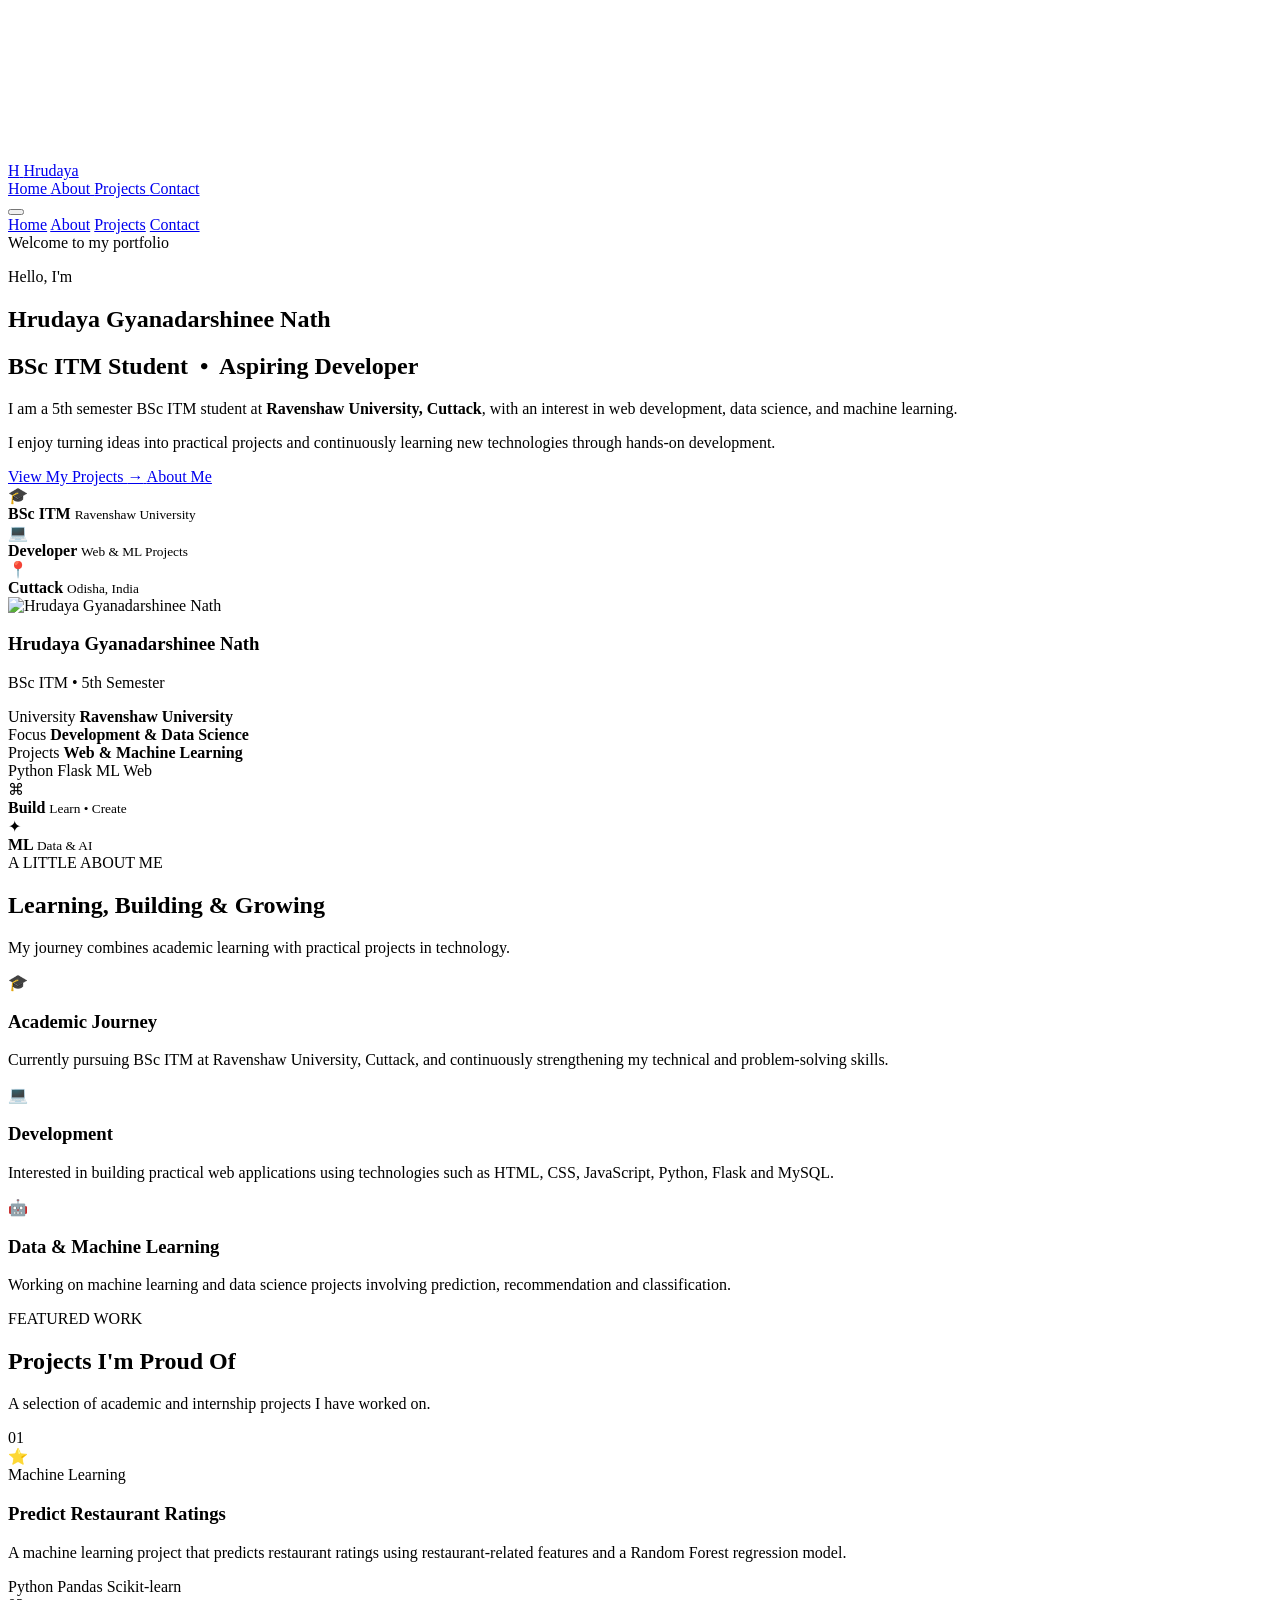
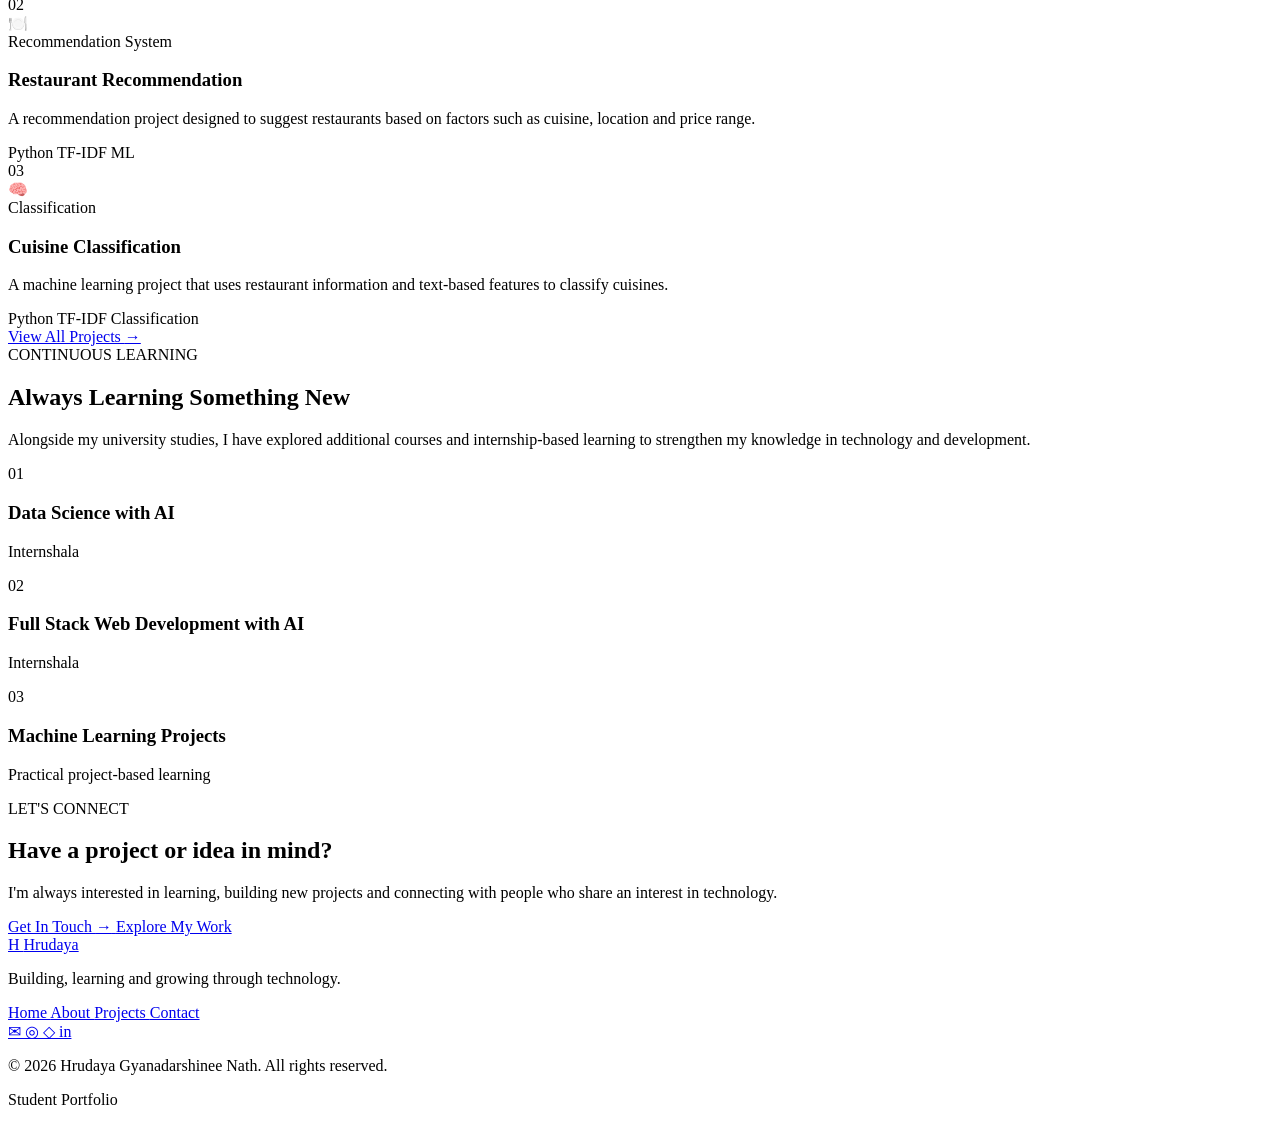
==== index.html @ 7be49305 "Add files via upload" ====
<!DOCTYPE html>
<html lang="en">

<head>
    <meta charset="UTF-8">

    <meta name="viewport" content="width=device-width, initial-scale=1.0">

    <meta name="description"
        content="Portfolio of Hrudaya Gyanadarshinee Nath — BSc ITM student at Ravenshaw University, showcasing web development, data science, and machine learning projects.">

    <meta name="author" content="Hrudaya Gyanadarshinee Nath">

    <title>Hrudaya Gyanadarshinee Nath | Portfolio</title>

    <!-- Google Font -->
    <link rel="preconnect" href="https://fonts.googleapis.com">
    <link rel="preconnect" href="https://fonts.gstatic.com" crossorigin>

    <link
        href="https://fonts.googleapis.com/css2?family=Inter:wght@400;500;600;700;800&family=Playfair+Display:wght@600;700&display=swap"
        rel="stylesheet">

    <!-- Main CSS -->
    <link rel="stylesheet" href="css/style.css">
</head>

<body>

    <!-- =========================================
         INTERACTIVE BACKGROUND
    ========================================== -->

    <canvas id="bg-canvas"></canvas>


    <!-- =========================================
         NAVIGATION BAR
    ========================================== -->

    <header class="navbar">

        <div class="nav-container">

            <!-- Logo -->
            <a href="index.html" class="logo">
                <span class="logo-mark">H</span>
                <span class="logo-text">Hrudaya</span>
            </a>


            <!-- Desktop Navigation -->
            <nav class="nav-links">

                <a href="index.html" class="active">
                    Home
                </a>

                <a href="about.html">
                    About
                </a>

                <a href="projects.html">
                    Projects
                </a>

                <a href="about.html#contact">
                    Contact
                </a>

            </nav>


            <!-- Mobile Menu Button -->
            <button class="menu-toggle" id="menuToggle" aria-label="Open navigation menu">

                <span></span>
                <span></span>
                <span></span>

            </button>

        </div>

    </header>


    <!-- =========================================
         MOBILE NAVIGATION
    ========================================== -->

    <div class="mobile-menu" id="mobileMenu">

        <a href="index.html">Home</a>

        <a href="about.html">About</a>

        <a href="projects.html">Projects</a>

        <a href="about.html#contact">Contact</a>

    </div>


    <!-- =========================================
         HERO SECTION
    ========================================== -->

    <main>

        <section class="hero">

            <div class="hero-container">


                <!-- LEFT CONTENT -->
                <div class="hero-content">

                    <div class="welcome-badge">

                        <span class="status-dot"></span>

                        Welcome to my portfolio

                    </div>


                    <p class="hero-intro">
                        Hello, I'm
                    </p>


                    <h1>

                        Hrudaya
                        <span>Gyanadarshinee</span>
                        Nath

                    </h1>


                    <h2>
                        BSc ITM Student &nbsp;•&nbsp;
                        Aspiring Developer
                    </h2>


                    <p class="hero-description">

                        I am a 5th semester BSc ITM student at
                        <strong>Ravenshaw University, Cuttack</strong>,
                        with an interest in web development,
                        data science, and machine learning.

                    </p>


                    <p class="hero-description">

                        I enjoy turning ideas into practical
                        projects and continuously learning new
                        technologies through hands-on development.

                    </p>


                    <!-- HERO BUTTONS -->
                    <div class="hero-buttons">

                        <a href="projects.html" class="btn btn-primary">

                            View My Projects

                            <span>→</span>

                        </a>


                        <a href="about.html" class="btn btn-secondary">

                            About Me

                        </a>

                    </div>


                    <!-- QUICK INFORMATION -->
                    <div class="quick-info">

                        <div class="quick-item">

                            <span class="quick-icon">
                                🎓
                            </span>

                            <div>
                                <strong>
                                    BSc ITM
                                </strong>

                                <small>
                                    Ravenshaw University
                                </small>
                            </div>

                        </div>


                        <div class="quick-item">

                            <span class="quick-icon">
                                💻
                            </span>

                            <div>
                                <strong>
                                    Developer
                                </strong>

                                <small>
                                    Web & ML Projects
                                </small>
                            </div>

                        </div>


                        <div class="quick-item">

                            <span class="quick-icon">
                                📍
                            </span>

                            <div>
                                <strong>
                                    Cuttack
                                </strong>

                                <small>
                                    Odisha, India
                                </small>
                            </div>

                        </div>

                    </div>

                </div>


                <!-- RIGHT PROFILE CARD -->
                <div class="hero-visual">

                    <div class="profile-orbit orbit-one"></div>

                    <div class="profile-orbit orbit-two"></div>


                    <div class="profile-card">

                        <div class="profile-card-top">

                            <span class="card-dot"></span>
                            <span class="card-dot"></span>
                            <span class="card-dot"></span>

                        </div>


                        <div class="profile-avatar">
                            <img src="images/profile.jpeg" alt="Hrudaya Gyanadarshinee Nath">
                        </div>


                        <h3>
                            Hrudaya Gyanadarshinee Nath
                        </h3>


                        <p class="profile-role">
                            BSc ITM • 5th Semester
                        </p>


                        <div class="profile-divider"></div>


                        <div class="profile-details">

                            <div>
                                <span>University</span>
                                <strong>
                                    Ravenshaw University
                                </strong>
                            </div>


                            <div>
                                <span>Focus</span>
                                <strong>
                                    Development & Data Science
                                </strong>
                            </div>


                            <div>
                                <span>Projects</span>
                                <strong>
                                    Web & Machine Learning
                                </strong>
                            </div>

                        </div>


                        <div class="profile-tags">

                            <span>Python</span>
                            <span>Flask</span>
                            <span>ML</span>
                            <span>Web</span>

                        </div>

                    </div>


                    <!-- Floating Decoration -->
                    <div class="floating-card floating-card-one">

                        <span>⌘</span>

                        <div>
                            <strong>
                                Build
                            </strong>

                            <small>
                                Learn • Create
                            </small>
                        </div>

                    </div>


                    <div class="floating-card floating-card-two">

                        <span>✦</span>

                        <div>
                            <strong>
                                ML
                            </strong>

                            <small>
                                Data & AI
                            </small>
                        </div>

                    </div>

                </div>

            </div>

        </section>


        <!-- =========================================
             INTRODUCTION SECTION
        ========================================== -->

        <section class="intro-section">

            <div class="section-container">

                <div class="section-heading">

                    <span class="section-label">
                        A LITTLE ABOUT ME
                    </span>

                    <h2>
                        Learning, Building & Growing
                    </h2>

                    <p>
                        My journey combines academic learning
                        with practical projects in technology.
                    </p>

                </div>


                <div class="intro-grid">

                    <div class="intro-card">

                        <div class="intro-icon">
                            🎓
                        </div>

                        <h3>
                            Academic Journey
                        </h3>

                        <p>
                            Currently pursuing BSc ITM at
                            Ravenshaw University, Cuttack,
                            and continuously strengthening my
                            technical and problem-solving skills.
                        </p>

                    </div>


                    <div class="intro-card">

                        <div class="intro-icon">
                            💻
                        </div>

                        <h3>
                            Development
                        </h3>

                        <p>
                            Interested in building practical
                            web applications using technologies
                            such as HTML, CSS, JavaScript,
                            Python, Flask and MySQL.
                        </p>

                    </div>


                    <div class="intro-card">

                        <div class="intro-icon">
                            🤖
                        </div>

                        <h3>
                            Data & Machine Learning
                        </h3>

                        <p>
                            Working on machine learning and
                            data science projects involving
                            prediction, recommendation and
                            classification.
                        </p>

                    </div>

                </div>

            </div>

        </section>


        <!-- =========================================
             FEATURED PROJECTS
        ========================================== -->

        <section class="featured-section">

            <div class="section-container">

                <div class="section-heading">

                    <span class="section-label">
                        FEATURED WORK
                    </span>

                    <h2>
                        Projects I'm Proud Of
                    </h2>

                    <p>
                        A selection of academic and internship
                        projects I have worked on.
                    </p>

                </div>


                <div class="project-preview-grid">


                    <!-- PROJECT 1 -->
                    <article class="project-preview">

                        <div class="project-number">
                            01
                        </div>

                        <div class="project-icon">
                            ⭐
                        </div>

                        <span class="project-category">
                            Machine Learning
                        </span>

                        <h3>
                            Predict Restaurant Ratings
                        </h3>

                        <p>
                            A machine learning project that
                            predicts restaurant ratings using
                            restaurant-related features and
                            a Random Forest regression model.
                        </p>

                        <div class="project-tech">

                            <span>Python</span>
                            <span>Pandas</span>
                            <span>Scikit-learn</span>

                        </div>

                    </article>


                    <!-- PROJECT 2 -->
                    <article class="project-preview">

                        <div class="project-number">
                            02
                        </div>

                        <div class="project-icon">
                            🍽️
                        </div>

                        <span class="project-category">
                            Recommendation System
                        </span>

                        <h3>
                            Restaurant Recommendation
                        </h3>

                        <p>
                            A recommendation project designed
                            to suggest restaurants based on
                            factors such as cuisine, location
                            and price range.
                        </p>

                        <div class="project-tech">

                            <span>Python</span>
                            <span>TF-IDF</span>
                            <span>ML</span>

                        </div>

                    </article>


                    <!-- PROJECT 3 -->
                    <article class="project-preview">

                        <div class="project-number">
                            03
                        </div>

                        <div class="project-icon">
                            🧠
                        </div>

                        <span class="project-category">
                            Classification
                        </span>

                        <h3>
                            Cuisine Classification
                        </h3>

                        <p>
                            A machine learning project that
                            uses restaurant information and
                            text-based features to classify
                            cuisines.
                        </p>

                        <div class="project-tech">

                            <span>Python</span>
                            <span>TF-IDF</span>
                            <span>Classification</span>

                        </div>

                    </article>


                </div>


                <div class="view-all-wrapper">

                    <a href="projects.html" class="text-link">

                        View All Projects

                        <span>→</span>

                    </a>

                </div>

            </div>

        </section>


        <!-- =========================================
             LEARNING & EXPERIENCE
        ========================================== -->

        <section class="learning-section">

            <div class="section-container">

                <div class="learning-content">

                    <div>

                        <span class="section-label">
                            CONTINUOUS LEARNING
                        </span>

                        <h2>
                            Always Learning Something New
                        </h2>

                        <p>
                            Alongside my university studies,
                            I have explored additional courses
                            and internship-based learning to
                            strengthen my knowledge in
                            technology and development.
                        </p>

                    </div>


                    <div class="learning-list">

                        <div class="learning-item">

                            <span>01</span>

                            <div>

                                <h3>
                                    Data Science with AI
                                </h3>

                                <p>
                                    Internshala
                                </p>

                            </div>

                        </div>


                        <div class="learning-item">

                            <span>02</span>

                            <div>

                                <h3>
                                    Full Stack Web Development
                                    with AI
                                </h3>

                                <p>
                                    Internshala
                                </p>

                            </div>

                        </div>


                        <div class="learning-item">

                            <span>03</span>

                            <div>

                                <h3>
                                    Machine Learning Projects
                                </h3>

                                <p>
                                    Practical project-based learning
                                </p>

                            </div>

                        </div>

                    </div>

                </div>

            </div>

        </section>


        <!-- =========================================
             CALL TO ACTION
        ========================================== -->

        <section class="cta-section">

            <div class="cta-container">

                <div class="cta-content">

                    <span class="section-label">
                        LET'S CONNECT
                    </span>

                    <h2>
                        Have a project or idea in mind?
                    </h2>

                    <p>
                        I'm always interested in learning,
                        building new projects and connecting
                        with people who share an interest in
                        technology.
                    </p>

                    <div class="cta-buttons">

                        <a href="about.html#contact" class="btn btn-primary">

                            Get In Touch

                            <span>→</span>

                        </a>


                        <a href="projects.html" class="btn btn-secondary">

                            Explore My Work

                        </a>

                    </div>

                </div>

            </div>

        </section>

    </main>


    <!-- =========================================
         FOOTER
    ========================================== -->

    <footer class="footer">

        <div class="footer-container">

            <div class="footer-brand">

                <a href="index.html" class="logo">

                    <span class="logo-mark">
                        H
                    </span>

                    <span class="logo-text">
                        Hrudaya
                    </span>

                </a>

                <p>
                    Building, learning and growing
                    through technology.
                </p>

            </div>


            <div class="footer-links">

                <a href="index.html">
                    Home
                </a>

                <a href="about.html">
                    About
                </a>

                <a href="projects.html">
                    Projects
                </a>

                <a href="about.html#contact">
                    Contact
                </a>

            </div>


            <div class="footer-social">

                <a href="mailto:hrudayagyanadarshineenath@gmail.com" aria-label="Email">

                    ✉

                </a>


                <a href="https://www.instagram.com/_.hrudaya._66/" target="_blank" rel="noopener noreferrer"
                    aria-label="Instagram">

                    ◎

                </a>

                <!--
                    Add your GitHub link here later
                -->

                <a href="https://github.com/hrudayagyanadarshineenath-blip" aria-label="GitHub">

                    ◇

                </a>


                <!--
                    Add your LinkedIn link here later
                -->

                <a href="#" aria-label="LinkedIn">

                    in

                </a>

            </div>

        </div>


        <div class="footer-bottom">

            <p>
                © 2026 Hrudaya Gyanadarshinee Nath.
                All rights reserved.
            </p>

            <p>
                Student Portfolio
            </p>

        </div>

    </footer>


    <!-- =========================================
         JAVASCRIPT
    ========================================== -->

    <script src="js/script.js"></script>

</body>

</html>
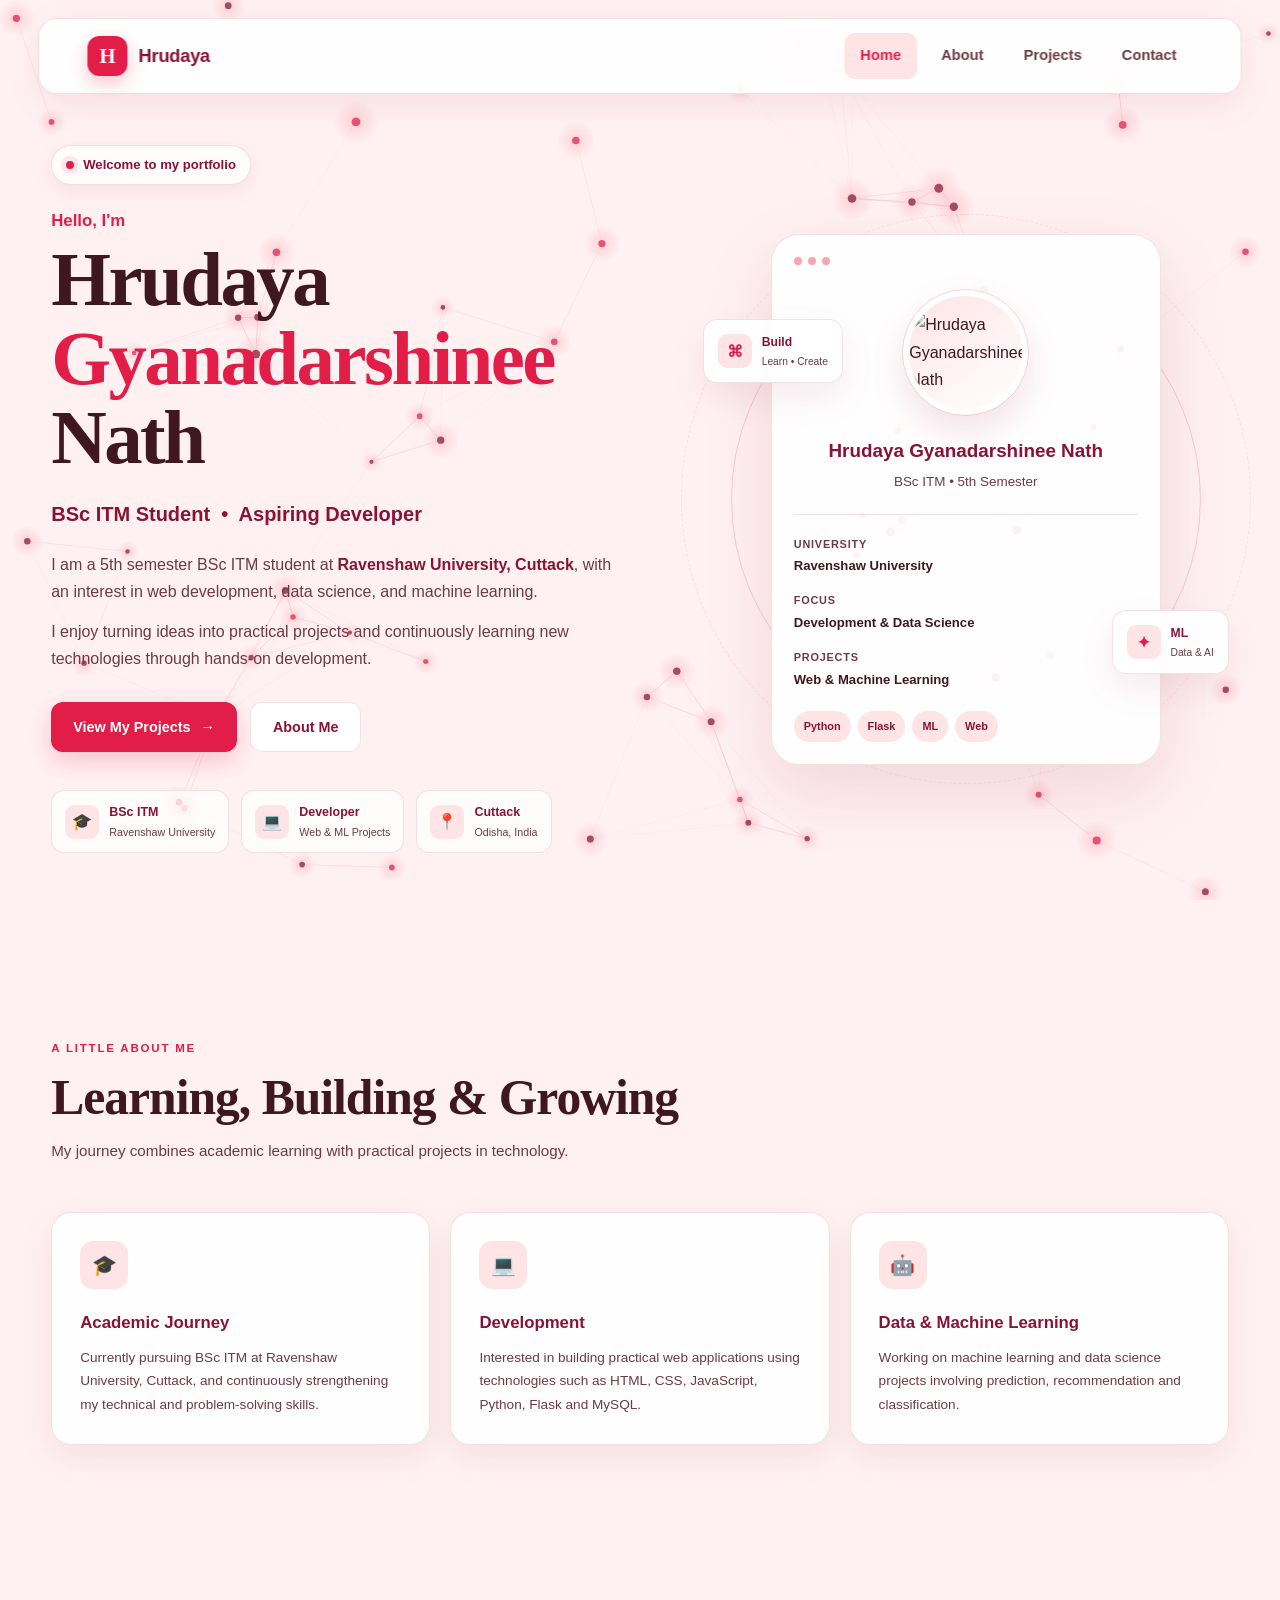
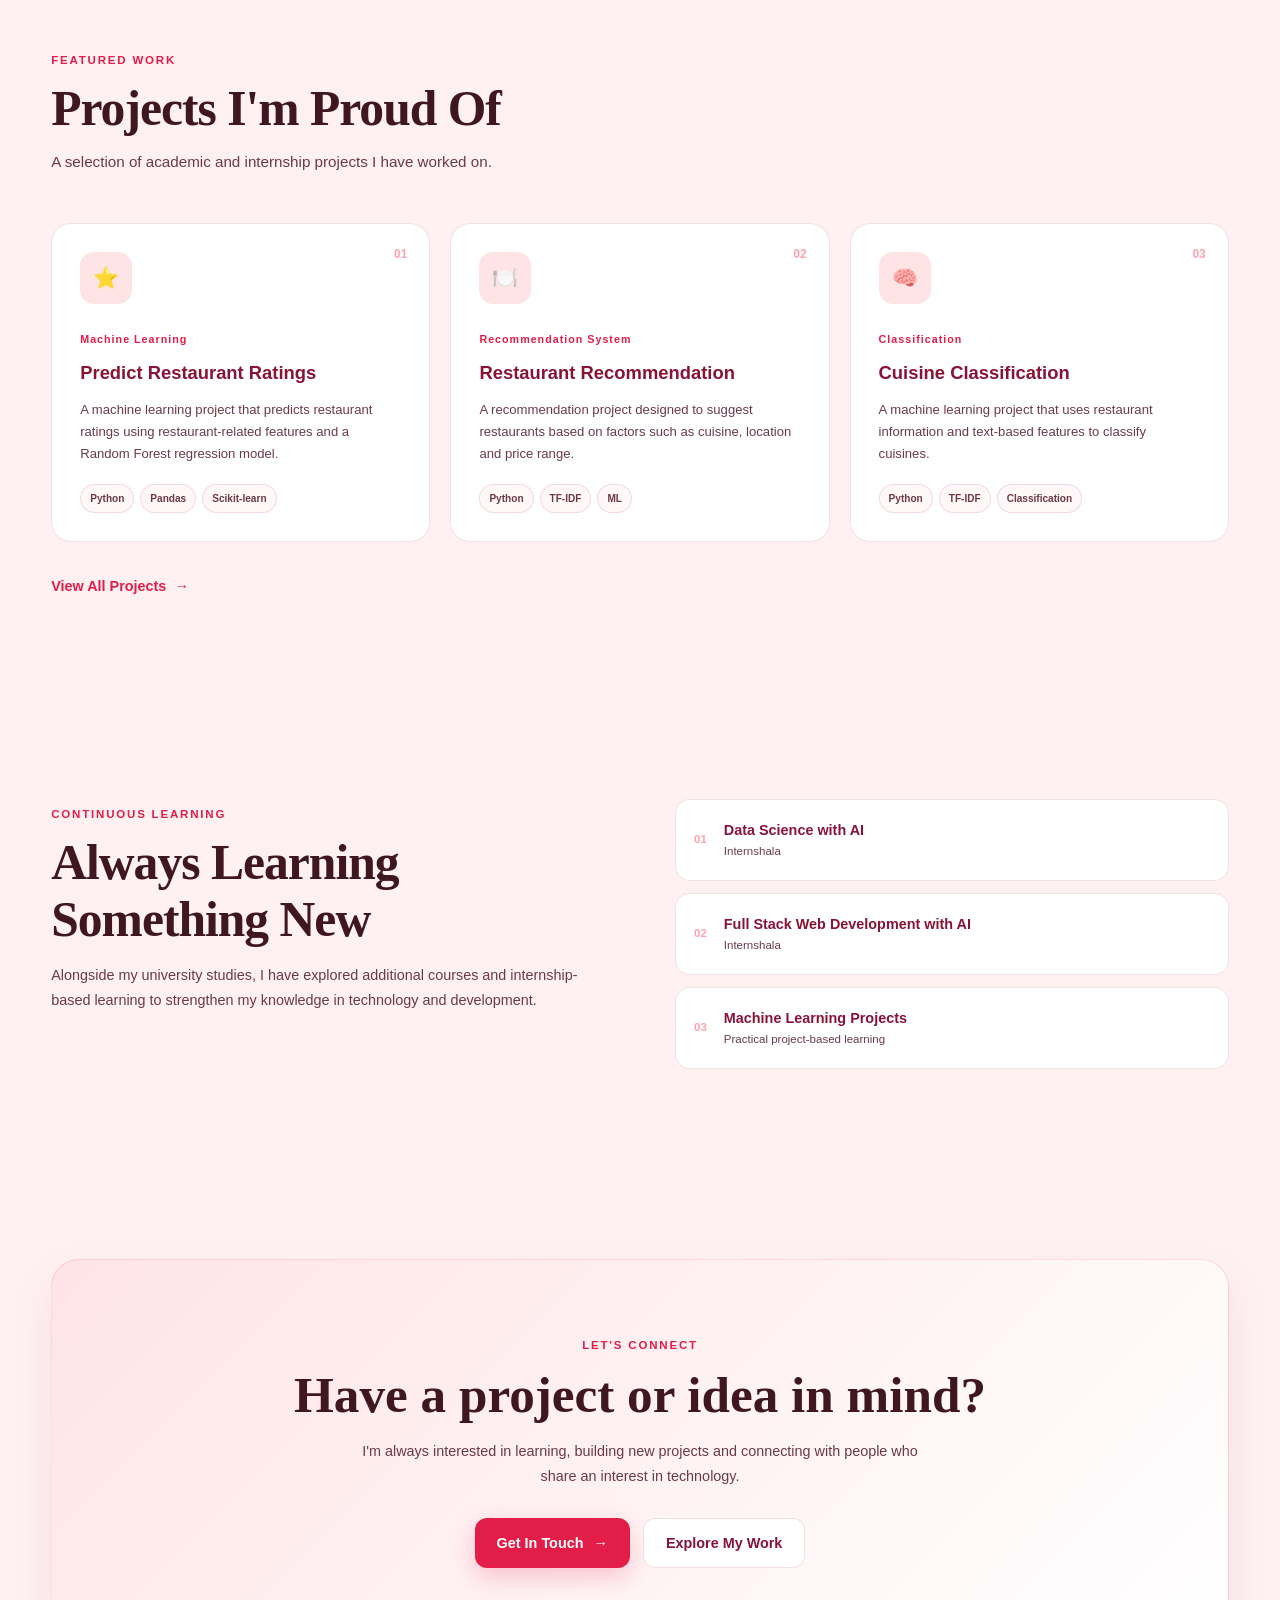
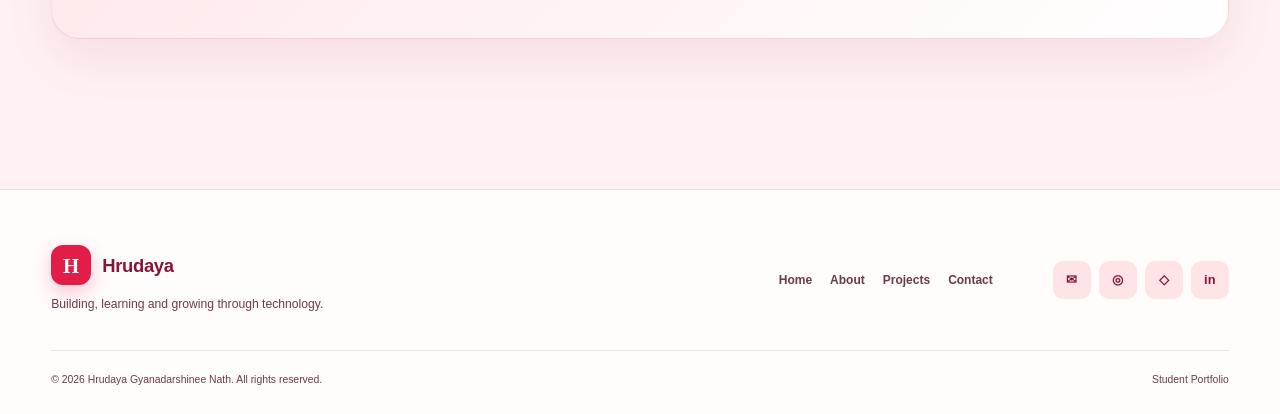
==== commit 6bf54695: "index.html" ====
--- a/index.html
+++ b/index.html
@@ -22,7 +22,7 @@
         rel="stylesheet">
 
     <!-- Main CSS -->
-    <link rel="stylesheet" href="css/style.css">
+    <link rel="stylesheet" href="style.css">
 </head>
 
 <body>
@@ -886,8 +886,8 @@
          JAVASCRIPT
     ========================================== -->
 
-    <script src="js/script.js"></script>
+    <script src="script.js"></script>
 
 </body>
 
-</html>+</html>
--- a/style.css
+++ b/style.css
@@ -0,0 +1,4136 @@
+/* =========================================================
+   HRUDAYA GYANADARSHINEE NATH
+   PERSONAL PORTFOLIO
+   SOFT PINK + ROSE NETWORK THEME
+========================================================= */
+
+
+/* =========================================================
+   1. ROOT VARIABLES
+========================================================= */
+
+:root {
+
+    /* Main Colors */
+
+    --background: #FFF1F2;
+
+    --primary-rose: #E11D48;
+
+    --dark-burgundy: #881337;
+
+    --soft-pink: #FFE4E6;
+
+    --network-lines: #FDA4AF;
+
+    --main-text: #3F1720;
+
+    --cards: #FFFFFF;
+
+    --secondary-text: #6B3A46;
+
+
+    /* Additional UI Colors */
+
+    --rose-light: #FB7185;
+
+    --rose-pale: #FFF7F8;
+
+    --border-color: rgba(136, 19, 55, 0.12);
+
+    --shadow-light: rgba(136, 19, 55, 0.08);
+
+    --shadow-medium: rgba(136, 19, 55, 0.14);
+
+
+    /* Layout */
+
+    --max-width: 1200px;
+
+    --nav-height: 76px;
+
+
+    /* Transitions */
+
+    --transition-fast: 0.2s ease;
+
+    --transition: 0.3s ease;
+
+    --transition-slow: 0.5s ease;
+
+}
+
+
+/* =========================================================
+   2. RESET
+========================================================= */
+
+* {
+
+    margin: 0;
+
+    padding: 0;
+
+    box-sizing: border-box;
+
+}
+
+
+html {
+
+    scroll-behavior: smooth;
+
+}
+
+
+body {
+
+    font-family: "Inter", sans-serif;
+
+    background: var(--background);
+
+    color: var(--main-text);
+
+    line-height: 1.7;
+
+    overflow-x: hidden;
+
+}
+
+
+/* Remove default link styling */
+
+a {
+
+    text-decoration: none;
+
+    color: inherit;
+
+}
+
+
+/* Images */
+
+img {
+
+    max-width: 100%;
+
+    display: block;
+
+}
+
+
+/* Buttons */
+
+button {
+
+    font-family: inherit;
+
+}
+
+
+/* =========================================================
+   3. INTERACTIVE NETWORK CANVAS
+========================================================= */
+
+#bg-canvas {
+    position: fixed;
+    inset: 0;
+    width: 100%;
+    height: 100%;
+    pointer-events: none;
+    z-index: -1;
+    opacity: 0.75;
+}
+
+
+/* Keep website content above canvas */
+
+.navbar {
+    position: fixed;
+    z-index: 9999;
+}
+.mobile-menu,
+main,
+.footer {
+
+    position: relative;
+
+    z-index: 2;
+
+}
+
+
+/* =========================================================
+   4. COMMON CONTAINER
+========================================================= */
+
+.section-container,
+.nav-container,
+.page-hero-container,
+.cta-container,
+.footer-container {
+
+    width: min(92%, var(--max-width));
+
+    margin: 0 auto;
+
+}
+
+
+/* =========================================================
+   5. NAVIGATION BAR
+========================================================= */
+
+.navbar {
+
+    position: fixed;
+
+    top: 18px;
+
+    left: 50%;
+
+    transform: translateX(-50%);
+
+    width: min(94%, 1250px);
+
+    height: var(--nav-height);
+
+    background: rgba(255, 255, 255, 0.90);
+
+    backdrop-filter: blur(18px);
+
+    -webkit-backdrop-filter: blur(18px);
+
+    border: 1px solid var(--border-color);
+
+    border-radius: 18px;
+
+    box-shadow:
+        0 10px 35px var(--shadow-light);
+
+}
+
+
+/* Navigation container */
+
+.nav-container {
+
+    height: 100%;
+
+    display: flex;
+
+    align-items: center;
+
+    justify-content: space-between;
+
+}
+
+
+/* =========================================================
+   LOGO
+========================================================= */
+
+.logo {
+
+    display: inline-flex;
+
+    align-items: center;
+
+    gap: 11px;
+
+    font-weight: 800;
+
+    font-size: 1.15rem;
+
+    color: var(--dark-burgundy);
+
+}
+
+
+.logo-mark {
+
+    width: 40px;
+
+    height: 40px;
+
+    display: flex;
+
+    align-items: center;
+
+    justify-content: center;
+
+    border-radius: 12px;
+
+    background: var(--primary-rose);
+
+    color: white;
+
+    font-family: "Playfair Display", serif;
+
+    font-size: 1.3rem;
+
+    box-shadow:
+        0 7px 18px rgba(225, 29, 72, 0.25);
+
+}
+
+
+.logo-text {
+
+    letter-spacing: -0.3px;
+
+}
+
+
+/* =========================================================
+   DESKTOP NAV LINKS
+========================================================= */
+
+.nav-links {
+
+    display: flex;
+
+    align-items: center;
+
+    gap: 8px;
+
+}
+
+
+.nav-links a {
+
+    position: relative;
+
+    padding: 10px 16px;
+
+    border-radius: 10px;
+
+    color: var(--secondary-text);
+
+    font-size: 0.92rem;
+
+    font-weight: 600;
+
+    transition: var(--transition);
+
+}
+
+
+.nav-links a:hover {
+
+    color: var(--primary-rose);
+
+    background: var(--soft-pink);
+
+}
+
+
+.nav-links a.active {
+
+    color: var(--primary-rose);
+
+    background: var(--soft-pink);
+
+}
+
+
+/* =========================================================
+   MOBILE MENU BUTTON
+========================================================= */
+
+.menu-toggle {
+
+    display: none;
+
+    width: 44px;
+
+    height: 44px;
+
+    border: 1px solid var(--border-color);
+
+    background: var(--cards);
+
+    border-radius: 12px;
+
+    cursor: pointer;
+
+    flex-direction: column;
+
+    align-items: center;
+
+    justify-content: center;
+
+    gap: 5px;
+
+}
+
+
+.menu-toggle span {
+
+    width: 20px;
+
+    height: 2px;
+
+    background: var(--dark-burgundy);
+
+    border-radius: 5px;
+
+    transition: var(--transition);
+
+}
+
+
+/* =========================================================
+   MOBILE NAVIGATION
+========================================================= */
+
+.mobile-menu {
+
+    position: fixed;
+
+    top: 105px;
+
+    left: 50%;
+
+    transform: translateX(-50%) translateY(-15px);
+
+    width: min(92%, 500px);
+
+    background: rgba(255, 255, 255, 0.96);
+
+    backdrop-filter: blur(18px);
+
+    border: 1px solid var(--border-color);
+
+    border-radius: 18px;
+
+    padding: 12px;
+
+    box-shadow:
+        0 15px 40px var(--shadow-medium);
+
+    opacity: 0;
+
+    visibility: hidden;
+
+    z-index: 10;
+
+    transition: var(--transition);
+
+}
+
+
+.mobile-menu.show {
+
+    opacity: 1;
+
+    visibility: visible;
+
+    transform: translateX(-50%) translateY(0);
+
+}
+
+
+.mobile-menu a {
+
+    display: block;
+
+    padding: 13px 15px;
+
+    border-radius: 10px;
+
+    color: var(--secondary-text);
+
+    font-weight: 600;
+
+}
+
+
+.mobile-menu a:hover {
+
+    background: var(--soft-pink);
+
+    color: var(--primary-rose);
+
+}
+
+
+/* =========================================================
+   6. HERO SECTION
+========================================================= */
+
+.hero {
+
+    min-height: 100vh;
+
+    padding-top: 145px;
+
+    padding-bottom: 80px;
+
+    display: flex;
+
+    align-items: center;
+
+}
+
+
+.hero-container {
+
+    width: min(92%, var(--max-width));
+
+    margin: 0 auto;
+
+    display: grid;
+
+    grid-template-columns: 1.05fr 0.95fr;
+
+    gap: 70px;
+
+    align-items: center;
+
+}
+
+
+/* =========================================================
+   HERO CONTENT
+========================================================= */
+
+.hero-content {
+
+    position: relative;
+
+    z-index: 3;
+
+}
+
+
+.welcome-badge {
+
+    display: inline-flex;
+
+    align-items: center;
+
+    gap: 9px;
+
+    padding: 8px 14px;
+
+    border-radius: 100px;
+
+    background: rgba(255, 255, 255, 0.78);
+
+    border: 1px solid var(--border-color);
+
+    color: var(--dark-burgundy);
+
+    font-size: 0.82rem;
+
+    font-weight: 700;
+
+    margin-bottom: 22px;
+
+    box-shadow:
+        0 6px 20px var(--shadow-light);
+
+}
+
+
+.status-dot {
+
+    width: 8px;
+
+    height: 8px;
+
+    border-radius: 50%;
+
+    background: var(--primary-rose);
+
+    box-shadow:
+        0 0 0 5px rgba(225, 29, 72, 0.10);
+
+}
+
+
+.hero-intro {
+
+    color: var(--primary-rose);
+
+    font-size: 1.05rem;
+
+    font-weight: 700;
+
+    margin-bottom: 4px;
+
+}
+
+
+.hero h1 {
+
+    font-family: "Playfair Display", serif;
+
+    font-size: clamp(3rem, 6vw, 5.3rem);
+
+    line-height: 1.03;
+
+    letter-spacing: -2.5px;
+
+    color: var(--main-text);
+
+    margin-bottom: 20px;
+
+}
+
+
+.hero h1 span {
+
+    display: block;
+
+    color: var(--primary-rose);
+
+}
+
+
+.hero h2 {
+
+    color: var(--dark-burgundy);
+
+    font-size: clamp(1rem, 2vw, 1.25rem);
+
+    font-weight: 700;
+
+    margin-bottom: 20px;
+
+}
+
+
+.hero-description {
+
+    max-width: 680px;
+
+    color: var(--secondary-text);
+
+    font-size: 1rem;
+
+    margin-bottom: 12px;
+
+}
+
+
+.hero-description strong {
+
+    color: var(--dark-burgundy);
+
+}
+
+
+/* =========================================================
+   BUTTONS
+========================================================= */
+
+.hero-buttons,
+.about-buttons,
+.cta-buttons {
+
+    display: flex;
+
+    align-items: center;
+
+    flex-wrap: wrap;
+
+    gap: 13px;
+
+    margin-top: 30px;
+
+}
+
+
+.btn {
+
+    display: inline-flex;
+
+    align-items: center;
+
+    justify-content: center;
+
+    gap: 10px;
+
+    min-height: 50px;
+
+    padding: 0 22px;
+
+    border-radius: 12px;
+
+    font-size: 0.9rem;
+
+    font-weight: 700;
+
+    transition: var(--transition);
+
+    cursor: pointer;
+
+}
+
+
+.btn-primary {
+
+    color: white;
+
+    background: var(--primary-rose);
+
+    box-shadow:
+        0 9px 25px rgba(225, 29, 72, 0.22);
+
+}
+
+
+.btn-primary:hover {
+
+    background: var(--dark-burgundy);
+
+    transform: translateY(-3px);
+
+    box-shadow:
+        0 13px 30px rgba(136, 19, 55, 0.22);
+
+}
+
+
+.btn-secondary {
+
+    color: var(--dark-burgundy);
+
+    background: white;
+
+    border: 1px solid var(--border-color);
+
+}
+
+
+.btn-secondary:hover {
+
+    color: var(--primary-rose);
+
+    border-color: rgba(225, 29, 72, 0.25);
+
+    background: var(--soft-pink);
+
+    transform: translateY(-3px);
+
+}
+
+
+/* =========================================================
+   QUICK INFORMATION
+========================================================= */
+
+.quick-info {
+
+    display: flex;
+
+    flex-wrap: wrap;
+
+    gap: 12px;
+
+    margin-top: 38px;
+
+}
+
+
+.quick-item {
+
+    display: flex;
+
+    align-items: center;
+
+    gap: 10px;
+
+    padding: 11px 13px;
+
+    background: rgba(255, 255, 255, 0.75);
+
+    border: 1px solid var(--border-color);
+
+    border-radius: 13px;
+
+}
+
+
+.quick-icon {
+
+    width: 34px;
+
+    height: 34px;
+
+    display: flex;
+
+    align-items: center;
+
+    justify-content: center;
+
+    border-radius: 9px;
+
+    background: var(--soft-pink);
+
+}
+
+
+.quick-item strong {
+
+    display: block;
+
+    color: var(--dark-burgundy);
+
+    font-size: 0.78rem;
+
+}
+
+
+.quick-item small {
+
+    display: block;
+
+    color: var(--secondary-text);
+
+    font-size: 0.67rem;
+
+}
+
+
+/* =========================================================
+   HERO VISUAL
+========================================================= */
+
+.hero-visual {
+
+    position: relative;
+
+    min-height: 540px;
+
+    display: flex;
+
+    align-items: center;
+
+    justify-content: center;
+
+}
+
+
+/* =========================================================
+   PROFILE CARD
+========================================================= */
+
+.profile-card {
+
+    position: relative;
+
+    width: min(100%, 390px);
+
+    background: rgba(255, 255, 255, 0.93);
+
+    border: 1px solid var(--border-color);
+
+    border-radius: 28px;
+
+    padding: 22px;
+
+    box-shadow:
+        0 25px 70px rgba(136, 19, 55, 0.12);
+
+    z-index: 3;
+
+}
+
+
+.profile-card-top {
+
+    display: flex;
+
+    gap: 6px;
+
+    margin-bottom: 25px;
+
+}
+
+
+.card-dot {
+
+    width: 8px;
+
+    height: 8px;
+
+    border-radius: 50%;
+
+    background: var(--network-lines);
+
+}
+
+
+.profile-avatar {
+
+    width: 125px;
+
+    height: 125px;
+
+    margin: 0 auto 20px;
+
+    border-radius: 50%;
+    overflow: hidden;
+    position: relative;
+
+    display: flex;
+
+    align-items: center;
+
+    justify-content: center;
+
+    background:
+        linear-gradient(
+            145deg,
+            var(--soft-pink),
+            #FFFFFF
+        );
+
+    border: 6px solid white;
+
+    outline: 1px solid rgba(225, 29, 72, 0.16);
+
+    box-shadow:
+        0 15px 35px rgba(136, 19, 55, 0.12);
+
+}
+
+
+.profile-avatar span {
+
+    font-family: "Playfair Display", serif;
+
+    font-size: 4rem;
+
+    color: var(--primary-rose);
+
+}
+
+
+.profile-card h3 {
+
+    text-align: center;
+
+    color: var(--dark-burgundy);
+
+    font-size: 1.18rem;
+
+    margin-bottom: 4px;
+
+}
+
+
+.profile-role {
+
+    text-align: center;
+
+    color: var(--secondary-text);
+
+    font-size: 0.84rem;
+
+}
+
+
+.profile-divider {
+
+    width: 100%;
+
+    height: 1px;
+
+    background: var(--border-color);
+
+    margin: 20px 0;
+
+}
+
+
+.profile-details {
+
+    display: grid;
+
+    gap: 14px;
+
+}
+
+
+.profile-details div {
+
+    display: flex;
+
+    flex-direction: column;
+
+    gap: 2px;
+
+}
+
+
+.profile-details span {
+
+    color: var(--secondary-text);
+
+    font-size: 0.68rem;
+
+    text-transform: uppercase;
+
+    letter-spacing: 0.8px;
+
+    font-weight: 700;
+
+}
+
+
+.profile-details strong {
+
+    color: var(--main-text);
+
+    font-size: 0.82rem;
+
+}
+
+
+.profile-tags {
+
+    display: flex;
+
+    flex-wrap: wrap;
+
+    gap: 7px;
+
+    margin-top: 20px;
+
+}
+
+
+.profile-tags span {
+
+    padding: 6px 10px;
+
+    border-radius: 100px;
+
+    background: var(--soft-pink);
+
+    color: var(--dark-burgundy);
+
+    font-size: 0.68rem;
+
+    font-weight: 700;
+
+}
+
+
+/* =========================================================
+   ORBITS
+========================================================= */
+
+.profile-orbit {
+
+    position: absolute;
+
+    border: 1px solid rgba(253, 164, 175, 0.55);
+
+    border-radius: 50%;
+
+    pointer-events: none;
+
+}
+
+
+.orbit-one {
+
+    width: 470px;
+
+    height: 470px;
+
+    animation: rotateOrbit 18s linear infinite;
+
+}
+
+
+.orbit-two {
+
+    width: 570px;
+
+    height: 570px;
+
+    border-style: dashed;
+
+    opacity: 0.45;
+
+    animation: rotateOrbitReverse 25s linear infinite;
+
+}
+
+
+@keyframes rotateOrbit {
+
+    from {
+
+        transform: rotate(0deg);
+
+    }
+
+    to {
+
+        transform: rotate(360deg);
+
+    }
+
+}
+
+
+@keyframes rotateOrbitReverse {
+
+    from {
+
+        transform: rotate(360deg);
+
+    }
+
+    to {
+
+        transform: rotate(0deg);
+
+    }
+
+}
+
+
+/* =========================================================
+   FLOATING CARDS
+========================================================= */
+
+.floating-card {
+
+    position: absolute;
+
+    display: flex;
+
+    align-items: center;
+
+    gap: 10px;
+
+    padding: 12px 14px;
+
+    background: rgba(255, 255, 255, 0.92);
+
+    border: 1px solid var(--border-color);
+
+    border-radius: 14px;
+
+    box-shadow:
+        0 15px 35px var(--shadow-light);
+
+    z-index: 4;
+
+}
+
+
+.floating-card > span {
+
+    width: 34px;
+
+    height: 34px;
+
+    display: flex;
+
+    align-items: center;
+
+    justify-content: center;
+
+    background: var(--soft-pink);
+
+    color: var(--primary-rose);
+
+    border-radius: 9px;
+
+    font-weight: 800;
+
+}
+
+
+.floating-card strong {
+
+    display: block;
+
+    color: var(--dark-burgundy);
+
+    font-size: 0.76rem;
+
+}
+
+
+.floating-card small {
+
+    display: block;
+
+    color: var(--secondary-text);
+
+    font-size: 0.64rem;
+
+}
+
+
+.floating-card-one {
+
+    top: 90px;
+
+    left: 0;
+
+    animation: floatOne 4s ease-in-out infinite;
+
+}
+
+
+.floating-card-two {
+
+    right: 0;
+
+    bottom: 95px;
+
+    animation: floatTwo 5s ease-in-out infinite;
+
+}
+
+
+@keyframes floatOne {
+
+    0%, 100% {
+
+        transform: translateY(0);
+
+    }
+
+    50% {
+
+        transform: translateY(-12px);
+
+    }
+
+}
+
+
+@keyframes floatTwo {
+
+    0%, 100% {
+
+        transform: translateY(0);
+
+    }
+
+    50% {
+
+        transform: translateY(12px);
+
+    }
+
+}
+
+
+/* =========================================================
+   7. SECTION COMMON STYLES
+========================================================= */
+
+section {
+
+    position: relative;
+
+}
+
+
+.section-heading {
+
+    max-width: 720px;
+
+    margin-bottom: 48px;
+
+}
+
+
+.section-label {
+
+    display: inline-block;
+
+    color: var(--primary-rose);
+
+    font-size: 0.72rem;
+
+    font-weight: 800;
+
+    letter-spacing: 1.8px;
+
+    margin-bottom: 10px;
+
+}
+
+
+.section-heading h2,
+.about-content h2,
+.learning-content h2,
+.values-content h2,
+.contact-intro h2 {
+
+    font-family: "Playfair Display", serif;
+
+    color: var(--main-text);
+
+    font-size: clamp(2rem, 4vw, 3.1rem);
+
+    line-height: 1.15;
+
+    letter-spacing: -1px;
+
+}
+
+
+.section-heading p {
+
+    margin-top: 12px;
+
+    color: var(--secondary-text);
+
+    font-size: 0.95rem;
+
+}
+
+
+/* =========================================================
+   8. INTRODUCTION SECTION
+========================================================= */
+
+.intro-section {
+
+    padding: 100px 0;
+
+}
+
+
+.intro-grid {
+
+    display: grid;
+
+    grid-template-columns: repeat(3, 1fr);
+
+    gap: 20px;
+
+}
+
+
+.intro-card {
+
+    background: rgba(255, 255, 255, 0.88);
+
+    border: 1px solid var(--border-color);
+
+    border-radius: 20px;
+
+    padding: 28px;
+
+    box-shadow:
+        0 12px 35px var(--shadow-light);
+
+    transition: var(--transition);
+
+}
+
+
+.intro-card:hover {
+
+    transform: translateY(-7px);
+
+    box-shadow:
+        0 20px 45px var(--shadow-medium);
+
+}
+
+
+.intro-icon {
+
+    width: 48px;
+
+    height: 48px;
+
+    display: flex;
+
+    align-items: center;
+
+    justify-content: center;
+
+    background: var(--soft-pink);
+
+    border-radius: 13px;
+
+    margin-bottom: 20px;
+
+    font-size: 1.25rem;
+
+}
+
+
+.intro-card h3 {
+
+    color: var(--dark-burgundy);
+
+    font-size: 1.05rem;
+
+    margin-bottom: 9px;
+
+}
+
+
+.intro-card p {
+
+    color: var(--secondary-text);
+
+    font-size: 0.85rem;
+
+}
+
+
+/* =========================================================
+   9. FEATURED PROJECTS
+========================================================= */
+
+.featured-section {
+
+    padding: 100px 0;
+
+}
+
+
+.project-preview-grid {
+
+    display: grid;
+
+    grid-template-columns: repeat(3, 1fr);
+
+    gap: 20px;
+
+}
+
+
+.project-preview {
+
+    position: relative;
+
+    background: var(--cards);
+
+    border: 1px solid var(--border-color);
+
+    border-radius: 20px;
+
+    padding: 28px;
+
+    overflow: hidden;
+
+    transition: var(--transition);
+
+}
+
+
+.project-preview::before {
+
+    content: "";
+
+    position: absolute;
+
+    top: 0;
+
+    left: 0;
+
+    width: 100%;
+
+    height: 4px;
+
+    background: var(--primary-rose);
+
+    transform: scaleX(0);
+
+    transform-origin: left;
+
+    transition: var(--transition);
+
+}
+
+
+.project-preview:hover {
+
+    transform: translateY(-7px);
+
+    box-shadow:
+        0 20px 45px var(--shadow-medium);
+
+}
+
+
+.project-preview:hover::before {
+
+    transform: scaleX(1);
+
+}
+
+
+.project-number {
+
+    position: absolute;
+
+    top: 20px;
+
+    right: 22px;
+
+    color: var(--network-lines);
+
+    font-size: 0.75rem;
+
+    font-weight: 800;
+
+}
+
+
+.project-icon {
+
+    width: 52px;
+
+    height: 52px;
+
+    display: flex;
+
+    align-items: center;
+
+    justify-content: center;
+
+    background: var(--soft-pink);
+
+    border-radius: 14px;
+
+    font-size: 1.3rem;
+
+    margin-bottom: 20px;
+
+}
+
+
+.project-category {
+
+    display: inline-block;
+
+    color: var(--primary-rose);
+
+    font-size: 0.67rem;
+
+    font-weight: 800;
+
+    letter-spacing: 1px;
+
+    margin-bottom: 9px;
+
+}
+
+
+.project-preview h3 {
+
+    color: var(--dark-burgundy);
+
+    font-size: 1.15rem;
+
+    margin-bottom: 10px;
+
+}
+
+
+.project-preview p {
+
+    color: var(--secondary-text);
+
+    font-size: 0.82rem;
+
+    margin-bottom: 18px;
+
+}
+
+
+.project-tech {
+
+    display: flex;
+
+    flex-wrap: wrap;
+
+    gap: 6px;
+
+}
+
+
+.project-tech span {
+
+    padding: 5px 9px;
+
+    background: var(--rose-pale);
+
+    color: var(--secondary-text);
+
+    border: 1px solid var(--border-color);
+
+    border-radius: 100px;
+
+    font-size: 0.63rem;
+
+    font-weight: 600;
+
+}
+
+
+.view-all-wrapper {
+
+    margin-top: 30px;
+
+}
+
+
+.text-link {
+
+    display: inline-flex;
+
+    align-items: center;
+
+    gap: 8px;
+
+    color: var(--primary-rose);
+
+    font-size: 0.9rem;
+
+    font-weight: 800;
+
+}
+
+
+.text-link:hover {
+
+    color: var(--dark-burgundy);
+
+}
+
+
+.text-link span {
+
+    transition: var(--transition);
+
+}
+
+
+.text-link:hover span {
+
+    transform: translateX(5px);
+
+}
+
+
+/* =========================================================
+   10. LEARNING SECTION
+========================================================= */
+
+.learning-section {
+
+    padding: 100px 0;
+
+}
+
+
+.learning-content {
+
+    display: grid;
+
+    grid-template-columns: 1fr 1fr;
+
+    gap: 70px;
+
+    align-items: start;
+
+}
+
+
+.learning-content > div:first-child p {
+
+    max-width: 600px;
+
+    color: var(--secondary-text);
+
+    font-size: 0.9rem;
+
+    margin-top: 15px;
+
+}
+
+
+.learning-list {
+
+    display: grid;
+
+    gap: 12px;
+
+}
+
+
+.learning-item {
+
+    display: flex;
+
+    align-items: center;
+
+    gap: 17px;
+
+    padding: 18px;
+
+    background: var(--cards);
+
+    border: 1px solid var(--border-color);
+
+    border-radius: 15px;
+
+    transition: var(--transition);
+
+}
+
+
+.learning-item:hover {
+
+    transform: translateX(6px);
+
+    border-color: rgba(225, 29, 72, 0.22);
+
+}
+
+
+.learning-item > span {
+
+    color: var(--network-lines);
+
+    font-size: 0.72rem;
+
+    font-weight: 800;
+
+}
+
+
+.learning-item h3 {
+
+    color: var(--dark-burgundy);
+
+    font-size: 0.9rem;
+
+}
+
+
+.learning-item p {
+
+    color: var(--secondary-text);
+
+    font-size: 0.72rem;
+
+}
+
+
+/* =========================================================
+   11. PAGE HERO
+========================================================= */
+
+.page-hero {
+
+    min-height: 62vh;
+
+    padding-top: 170px;
+
+    padding-bottom: 90px;
+
+    display: flex;
+
+    align-items: center;
+
+    text-align: center;
+
+}
+
+
+.page-hero-container {
+
+    max-width: 850px;
+
+}
+
+
+.page-hero h1 {
+
+    font-family: "Playfair Display", serif;
+
+    color: var(--main-text);
+
+    font-size: clamp(3rem, 7vw, 5.3rem);
+
+    line-height: 1;
+
+    letter-spacing: -2px;
+
+}
+
+
+.page-hero h1 span {
+
+    color: var(--primary-rose);
+
+}
+
+
+.page-hero p {
+
+    max-width: 700px;
+
+    margin: 20px auto 0;
+
+    color: var(--secondary-text);
+
+    font-size: 1rem;
+
+}
+
+
+/* =========================================================
+   12. ABOUT SECTION
+========================================================= */
+
+.about-section {
+
+    padding: 80px 0 110px;
+
+}
+
+
+.about-grid {
+
+    display: grid;
+
+    grid-template-columns: 0.85fr 1.15fr;
+
+    gap: 80px;
+
+    align-items: center;
+
+}
+
+
+.about-visual {
+
+    position: relative;
+
+    min-height: 470px;
+
+    display: flex;
+
+    align-items: center;
+
+    justify-content: center;
+
+}
+
+
+.about-photo-card {
+
+    width: min(100%, 360px);
+
+    background: var(--cards);
+
+    border: 1px solid var(--border-color);
+
+    border-radius: 25px;
+
+    padding: 25px;
+
+    box-shadow:
+        0 25px 60px var(--shadow-light);
+
+}
+
+
+.about-avatar {
+
+    height: 330px;
+
+    border-radius: 18px;
+
+    display: flex;
+
+    align-items: center;
+
+    justify-content: center;
+
+    background:
+        linear-gradient(
+            145deg,
+            var(--soft-pink),
+            #FFFFFF
+        );
+
+    border: 1px solid var(--border-color);
+
+}
+
+
+.about-avatar span {
+
+    font-family: "Playfair Display", serif;
+
+    font-size: 9rem;
+
+    color: var(--primary-rose);
+
+    opacity: 0.8;
+
+}
+
+
+.about-photo-info {
+
+    padding-top: 20px;
+
+}
+
+
+.about-photo-info h3 {
+
+    color: var(--dark-burgundy);
+
+    font-size: 1.05rem;
+
+}
+
+
+.about-photo-info p {
+
+    color: var(--secondary-text);
+
+    font-size: 0.8rem;
+
+}
+
+
+.about-floating-card {
+
+    position: absolute;
+
+    right: -5px;
+
+    bottom: 45px;
+
+    display: flex;
+
+    align-items: center;
+
+    gap: 10px;
+
+    padding: 13px 15px;
+
+    background: white;
+
+    border: 1px solid var(--border-color);
+
+    border-radius: 14px;
+
+    box-shadow:
+        0 15px 35px var(--shadow-light);
+
+}
+
+
+.about-floating-card > span {
+
+    width: 35px;
+
+    height: 35px;
+
+    display: flex;
+
+    align-items: center;
+
+    justify-content: center;
+
+    background: var(--soft-pink);
+
+    color: var(--primary-rose);
+
+    border-radius: 9px;
+
+}
+
+
+.about-floating-card strong {
+
+    display: block;
+
+    color: var(--dark-burgundy);
+
+    font-size: 0.74rem;
+
+}
+
+
+.about-floating-card small {
+
+    color: var(--secondary-text);
+
+    font-size: 0.64rem;
+
+}
+
+
+.about-content h2 {
+
+    margin-bottom: 20px;
+
+}
+
+
+.about-content p {
+
+    color: var(--secondary-text);
+
+    font-size: 0.9rem;
+
+    margin-bottom: 14px;
+
+}
+
+
+.about-content strong {
+
+    color: var(--dark-burgundy);
+
+}
+
+
+/* =========================================================
+   13. EDUCATION
+========================================================= */
+
+.education-section {
+
+    padding: 100px 0;
+
+}
+
+
+.education-timeline {
+
+    position: relative;
+
+    max-width: 850px;
+
+    margin: 0 auto;
+
+}
+
+
+.education-timeline::before {
+
+    content: "";
+
+    position: absolute;
+
+    left: 25px;
+
+    top: 15px;
+
+    bottom: 15px;
+
+    width: 1px;
+
+    background: var(--network-lines);
+
+}
+
+
+.education-item {
+
+    position: relative;
+
+    display: grid;
+
+    grid-template-columns: 52px 1fr;
+
+    gap: 22px;
+
+    margin-bottom: 28px;
+
+}
+
+
+.timeline-marker {
+
+    position: relative;
+
+    z-index: 2;
+
+    width: 52px;
+
+    height: 52px;
+
+    display: flex;
+
+    align-items: center;
+
+    justify-content: center;
+
+    background: var(--soft-pink);
+
+    border: 5px solid var(--background);
+
+    border-radius: 50%;
+
+}
+
+
+.timeline-marker span {
+
+    color: var(--primary-rose);
+
+    font-size: 0.68rem;
+
+    font-weight: 800;
+
+}
+
+
+.education-card {
+
+    background: var(--cards);
+
+    border: 1px solid var(--border-color);
+
+    border-radius: 18px;
+
+    padding: 25px;
+
+    transition: var(--transition);
+
+}
+
+
+.education-card:hover {
+
+    transform: translateX(5px);
+
+    box-shadow:
+        0 15px 35px var(--shadow-light);
+
+}
+
+
+.education-card.current {
+
+    border-color: rgba(225, 29, 72, 0.24);
+
+}
+
+
+.education-level {
+
+    color: var(--primary-rose);
+
+    font-size: 0.67rem;
+
+    font-weight: 800;
+
+    letter-spacing: 1px;
+
+    text-transform: uppercase;
+
+}
+
+
+.education-card h3 {
+
+    color: var(--dark-burgundy);
+
+    font-size: 1.08rem;
+
+    margin: 6px 0 2px;
+
+}
+
+
+.education-location {
+
+    color: var(--secondary-text);
+
+    font-size: 0.76rem;
+
+    font-weight: 600;
+
+    margin-bottom: 10px;
+
+}
+
+
+.education-card > p:last-of-type {
+
+    color: var(--secondary-text);
+
+    font-size: 0.82rem;
+
+}
+
+
+.current-badge {
+
+    display: inline-flex;
+
+    align-items: center;
+
+    gap: 7px;
+
+    margin-top: 15px;
+
+    padding: 6px 10px;
+
+    background: var(--soft-pink);
+
+    color: var(--dark-burgundy);
+
+    border-radius: 100px;
+
+    font-size: 0.65rem;
+
+    font-weight: 700;
+
+}
+
+
+.current-badge span {
+
+    width: 6px;
+
+    height: 6px;
+
+    border-radius: 50%;
+
+    background: var(--primary-rose);
+
+}
+
+
+/* =========================================================
+   14. SKILLS
+========================================================= */
+
+.skills-section {
+
+    padding: 100px 0;
+
+}
+
+
+.skills-grid {
+
+    display: grid;
+
+    grid-template-columns: repeat(3, 1fr);
+
+    gap: 18px;
+
+}
+
+
+.skill-category {
+
+    background: var(--cards);
+
+    border: 1px solid var(--border-color);
+
+    border-radius: 18px;
+
+    padding: 23px;
+
+    transition: var(--transition);
+
+}
+
+
+.skill-category:hover {
+
+    transform: translateY(-5px);
+
+    box-shadow:
+        0 15px 35px var(--shadow-light);
+
+}
+
+
+.skill-category-header {
+
+    display: flex;
+
+    align-items: center;
+
+    gap: 13px;
+
+    margin-bottom: 18px;
+
+}
+
+
+.skill-category-icon {
+
+    width: 43px;
+
+    height: 43px;
+
+    flex-shrink: 0;
+
+    display: flex;
+
+    align-items: center;
+
+    justify-content: center;
+
+    background: var(--soft-pink);
+
+    color: var(--primary-rose);
+
+    border-radius: 11px;
+
+    font-size: 0.85rem;
+
+    font-weight: 800;
+
+}
+
+
+.skill-category h3 {
+
+    color: var(--dark-burgundy);
+
+    font-size: 0.92rem;
+
+}
+
+
+.skill-category-header p {
+
+    color: var(--secondary-text);
+
+    font-size: 0.65rem;
+
+}
+
+
+.skill-tags {
+
+    display: flex;
+
+    flex-wrap: wrap;
+
+    gap: 7px;
+
+}
+
+
+.skill-tags span {
+
+    padding: 6px 9px;
+
+    border-radius: 100px;
+
+    background: var(--rose-pale);
+
+    border: 1px solid var(--border-color);
+
+    color: var(--secondary-text);
+
+    font-size: 0.64rem;
+
+    font-weight: 600;
+
+}
+
+
+/* =========================================================
+   15. COURSES
+========================================================= */
+
+.courses-section {
+
+    padding: 100px 0;
+
+}
+
+
+.courses-grid {
+
+    display: grid;
+
+    grid-template-columns: repeat(3, 1fr);
+
+    gap: 20px;
+
+}
+
+
+.course-card {
+
+    position: relative;
+
+    background: var(--cards);
+
+    border: 1px solid var(--border-color);
+
+    border-radius: 20px;
+
+    padding: 28px;
+
+    overflow: hidden;
+
+    transition: var(--transition);
+
+}
+
+
+.course-card:hover {
+
+    transform: translateY(-7px);
+
+    box-shadow:
+        0 18px 40px var(--shadow-medium);
+
+}
+
+
+.course-number {
+
+    position: absolute;
+
+    right: 20px;
+
+    top: 18px;
+
+    color: var(--network-lines);
+
+    font-size: 0.75rem;
+
+    font-weight: 800;
+
+}
+
+
+.course-icon {
+
+    width: 50px;
+
+    height: 50px;
+
+    display: flex;
+
+    align-items: center;
+
+    justify-content: center;
+
+    background: var(--soft-pink);
+
+    border-radius: 13px;
+
+    margin-bottom: 20px;
+
+}
+
+
+.course-card > span {
+
+    color: var(--primary-rose);
+
+    font-size: 0.68rem;
+
+    font-weight: 800;
+
+    letter-spacing: 1px;
+
+    text-transform: uppercase;
+
+}
+
+
+.course-card h3 {
+
+    color: var(--dark-burgundy);
+
+    font-size: 1rem;
+
+    margin: 7px 0 10px;
+
+}
+
+
+.course-card p {
+
+    color: var(--secondary-text);
+
+    font-size: 0.8rem;
+
+}
+
+
+/* =========================================================
+   16. VALUES / APPROACH
+========================================================= */
+
+.values-section {
+
+    padding: 100px 0;
+
+}
+
+
+.values-content {
+
+    display: grid;
+
+    grid-template-columns: 1fr 1fr;
+
+    gap: 80px;
+
+    align-items: start;
+
+}
+
+
+.values-content > div:first-child > p {
+
+    color: var(--secondary-text);
+
+    font-size: 0.9rem;
+
+    margin-top: 15px;
+
+    max-width: 550px;
+
+}
+
+
+.values-list {
+
+    display: grid;
+
+    gap: 12px;
+
+}
+
+
+.value-item {
+
+    display: flex;
+
+    gap: 18px;
+
+    padding: 20px;
+
+    background: var(--cards);
+
+    border: 1px solid var(--border-color);
+
+    border-radius: 16px;
+
+}
+
+
+.value-item > span {
+
+    color: var(--network-lines);
+
+    font-weight: 800;
+
+    font-size: 0.72rem;
+
+}
+
+
+.value-item h3 {
+
+    color: var(--dark-burgundy);
+
+    font-size: 0.95rem;
+
+}
+
+
+.value-item p {
+
+    color: var(--secondary-text);
+
+    font-size: 0.75rem;
+
+}
+
+
+/* =========================================================
+   17. PROJECTS PAGE
+========================================================= */
+
+.projects-intro-section {
+
+    padding: 60px 0 40px;
+
+}
+
+
+.projects-intro {
+
+    display: grid;
+
+    grid-template-columns: 1fr 1fr;
+
+    gap: 70px;
+
+    align-items: end;
+
+}
+
+
+.projects-intro > p {
+
+    color: var(--secondary-text);
+
+    font-size: 0.9rem;
+
+}
+
+
+/* =========================================================
+   PROJECT GRID
+========================================================= */
+
+.projects-section {
+
+    padding: 50px 0 110px;
+
+}
+
+
+.projects-grid {
+
+    display: grid;
+
+    grid-template-columns: repeat(2, 1fr);
+
+    gap: 25px;
+
+}
+
+
+.project-card {
+
+    background: var(--cards);
+
+    border: 1px solid var(--border-color);
+
+    border-radius: 22px;
+
+    overflow: hidden;
+
+    transition: var(--transition);
+
+}
+
+
+.project-card:hover {
+
+    transform: translateY(-7px);
+
+    box-shadow:
+        0 22px 50px var(--shadow-medium);
+
+}
+
+
+.project-image {
+
+    position: relative;
+
+    height: 230px;
+
+    overflow: hidden;
+
+    background: var(--soft-pink);
+
+}
+
+
+.project-image-placeholder {
+
+    width: 100%;
+
+    height: 100%;
+
+    display: flex;
+
+    flex-direction: column;
+
+    align-items: center;
+
+    justify-content: center;
+
+    gap: 8px;
+
+    background:
+        radial-gradient(
+            circle at center,
+            #FFFFFF 0%,
+            var(--soft-pink) 65%,
+            #FFD7DE 100%
+        );
+
+}
+
+
+.project-image-placeholder span {
+
+    font-size: 3.2rem;
+
+}
+
+
+.project-image-placeholder small {
+
+    color: var(--dark-burgundy);
+
+    font-size: 0.7rem;
+
+    font-weight: 700;
+
+}
+
+
+.project-index {
+
+    position: absolute;
+
+    top: 15px;
+
+    right: 15px;
+
+    width: 40px;
+
+    height: 40px;
+
+    display: flex;
+
+    align-items: center;
+
+    justify-content: center;
+
+    background: rgba(255, 255, 255, 0.90);
+
+    border: 1px solid var(--border-color);
+
+    border-radius: 11px;
+
+    color: var(--primary-rose);
+
+    font-size: 0.7rem;
+
+    font-weight: 800;
+
+}
+
+
+.project-content {
+
+    padding: 28px;
+
+}
+
+
+.project-content h2 {
+
+    color: var(--dark-burgundy);
+
+    font-size: 1.35rem;
+
+    line-height: 1.3;
+
+    margin: 5px 0 12px;
+
+}
+
+
+.project-content > p {
+
+    color: var(--secondary-text);
+
+    font-size: 0.83rem;
+
+    margin-bottom: 18px;
+
+}
+
+
+.project-links {
+
+    display: flex;
+
+    flex-wrap: wrap;
+
+    align-items: center;
+
+    gap: 10px;
+
+    margin-top: 22px;
+
+}
+
+
+.project-link {
+
+    display: inline-flex;
+
+    align-items: center;
+
+    gap: 8px;
+
+    padding: 9px 13px;
+
+    border-radius: 10px;
+
+    background: var(--primary-rose);
+
+    color: white;
+
+    font-size: 0.72rem;
+
+    font-weight: 700;
+
+    transition: var(--transition);
+
+}
+
+
+.project-link:hover {
+
+    background: var(--dark-burgundy);
+
+}
+
+
+.secondary-link {
+
+    color: var(--dark-burgundy);
+
+    background: var(--soft-pink);
+
+}
+
+
+.secondary-link:hover {
+
+    color: white;
+
+    background: var(--primary-rose);
+
+}
+
+
+/* =========================================================
+   PROJECT SKILLS
+========================================================= */
+
+.project-skills-section {
+
+    padding: 100px 0;
+
+}
+
+
+.project-skill-grid {
+
+    display: grid;
+
+    grid-template-columns: repeat(4, 1fr);
+
+    gap: 18px;
+
+}
+
+
+.project-skill-card {
+
+    background: var(--cards);
+
+    border: 1px solid var(--border-color);
+
+    border-radius: 18px;
+
+    padding: 25px;
+
+    transition: var(--transition);
+
+}
+
+
+.project-skill-card:hover {
+
+    transform: translateY(-6px);
+
+    box-shadow:
+        0 15px 35px var(--shadow-light);
+
+}
+
+
+.project-skill-icon {
+
+    width: 45px;
+
+    height: 45px;
+
+    display: flex;
+
+    align-items: center;
+
+    justify-content: center;
+
+    background: var(--soft-pink);
+
+    border-radius: 12px;
+
+    font-size: 1.1rem;
+
+    margin-bottom: 16px;
+
+}
+
+
+.project-skill-card h3 {
+
+    color: var(--dark-burgundy);
+
+    font-size: 0.9rem;
+
+    margin-bottom: 7px;
+
+}
+
+
+.project-skill-card p {
+
+    color: var(--secondary-text);
+
+    font-size: 0.73rem;
+
+}
+
+
+/* =========================================================
+   18. CONTACT
+========================================================= */
+
+.contact-section {
+
+    padding: 110px 0;
+
+}
+
+
+.contact-wrapper {
+
+    display: grid;
+
+    grid-template-columns: 0.9fr 1.1fr;
+
+    gap: 70px;
+
+    align-items: start;
+
+}
+
+
+.contact-intro h2 {
+
+    margin-bottom: 15px;
+
+}
+
+
+.contact-intro > p {
+
+    color: var(--secondary-text);
+
+    font-size: 0.9rem;
+
+    max-width: 500px;
+
+}
+
+
+.contact-note {
+
+    display: flex;
+
+    gap: 12px;
+
+    margin-top: 25px;
+
+    padding: 16px;
+
+    background: var(--soft-pink);
+
+    border-radius: 14px;
+
+}
+
+
+.contact-note > span {
+
+    color: var(--primary-rose);
+
+}
+
+
+.contact-note p {
+
+    color: var(--secondary-text);
+
+    font-size: 0.75rem;
+
+}
+
+
+.contact-details {
+
+    display: grid;
+
+    gap: 12px;
+
+}
+
+
+.contact-card {
+
+    display: flex;
+
+    align-items: center;
+
+    gap: 15px;
+
+    padding: 17px;
+
+    background: var(--cards);
+
+    border: 1px solid var(--border-color);
+
+    border-radius: 15px;
+
+    transition: var(--transition);
+
+}
+
+
+.contact-card:hover {
+
+    transform: translateX(6px);
+
+    border-color: rgba(225, 29, 72, 0.25);
+
+    box-shadow:
+        0 12px 30px var(--shadow-light);
+
+}
+
+
+.contact-icon {
+
+    width: 44px;
+
+    height: 44px;
+
+    flex-shrink: 0;
+
+    display: flex;
+
+    align-items: center;
+
+    justify-content: center;
+
+    border-radius: 11px;
+
+    background: var(--soft-pink);
+
+    color: var(--primary-rose);
+
+    font-weight: 800;
+
+}
+
+
+.contact-card > div:nth-child(2) {
+
+    flex: 1;
+
+}
+
+
+.contact-card div span {
+
+    display: block;
+
+    color: var(--secondary-text);
+
+    font-size: 0.64rem;
+
+    text-transform: uppercase;
+
+    letter-spacing: 0.8px;
+
+    font-weight: 700;
+
+}
+
+
+.contact-card strong {
+
+    display: block;
+
+    color: var(--dark-burgundy);
+
+    font-size: 0.78rem;
+
+    word-break: break-word;
+
+}
+
+
+.contact-arrow {
+
+    color: var(--network-lines);
+
+    font-size: 1.1rem;
+
+    transition: var(--transition);
+
+}
+
+
+.contact-card:hover .contact-arrow {
+
+    color: var(--primary-rose);
+
+    transform: translateX(4px);
+
+}
+
+
+/* =========================================================
+   19. CTA
+========================================================= */
+
+.cta-section {
+
+    padding: 90px 0;
+
+}
+
+
+.cta-container {
+
+    background:
+        linear-gradient(
+            135deg,
+            var(--soft-pink),
+            #FFFFFF
+        );
+
+    border: 1px solid rgba(225, 29, 72, 0.14);
+
+    border-radius: 28px;
+
+    padding: 70px 40px;
+
+    text-align: center;
+
+    box-shadow:
+        0 20px 50px var(--shadow-light);
+
+}
+
+
+.cta-content {
+
+    max-width: 700px;
+
+    margin: 0 auto;
+
+}
+
+
+.cta-content h2 {
+
+    font-family: "Playfair Display", serif;
+
+    color: var(--main-text);
+
+    font-size: clamp(2.1rem, 4vw, 3.3rem);
+
+    line-height: 1.15;
+
+}
+
+
+.cta-content p {
+
+    color: var(--secondary-text);
+
+    max-width: 580px;
+
+    margin: 15px auto 0;
+
+    font-size: 0.9rem;
+
+}
+
+
+.cta-buttons {
+
+    justify-content: center;
+
+}
+
+
+/* =========================================================
+   20. FOOTER
+========================================================= */
+
+.footer {
+
+    margin-top: 60px;
+
+    padding: 55px 0 25px;
+
+    background: rgba(255, 255, 255, 0.78);
+
+    border-top: 1px solid var(--border-color);
+
+}
+
+
+.footer-container {
+
+    display: grid;
+
+    grid-template-columns: 1fr auto auto;
+
+    gap: 60px;
+
+    align-items: center;
+
+}
+
+
+.footer-brand p {
+
+    color: var(--secondary-text);
+
+    font-size: 0.76rem;
+
+    margin-top: 9px;
+
+}
+
+
+.footer-links {
+
+    display: flex;
+
+    flex-wrap: wrap;
+
+    gap: 18px;
+
+}
+
+
+.footer-links a {
+
+    color: var(--secondary-text);
+
+    font-size: 0.75rem;
+
+    font-weight: 600;
+
+    transition: var(--transition);
+
+}
+
+
+.footer-links a:hover {
+
+    color: var(--primary-rose);
+
+}
+
+
+.footer-social {
+
+    display: flex;
+
+    align-items: center;
+
+    gap: 8px;
+
+}
+
+
+.footer-social a {
+
+    width: 38px;
+
+    height: 38px;
+
+    display: flex;
+
+    align-items: center;
+
+    justify-content: center;
+
+    border-radius: 10px;
+
+    background: var(--soft-pink);
+
+    color: var(--dark-burgundy);
+
+    font-size: 0.8rem;
+
+    font-weight: 800;
+
+    transition: var(--transition);
+
+}
+
+
+.footer-social a:hover {
+
+    color: white;
+
+    background: var(--primary-rose);
+
+    transform: translateY(-3px);
+
+}
+
+
+.footer-bottom {
+
+    width: min(92%, var(--max-width));
+
+    margin: 35px auto 0;
+
+    padding-top: 20px;
+
+    border-top: 1px solid var(--border-color);
+
+    display: flex;
+
+    justify-content: space-between;
+
+    gap: 20px;
+
+}
+
+
+.footer-bottom p {
+
+    color: var(--secondary-text);
+
+    font-size: 0.65rem;
+
+}
+
+
+/* =========================================================
+   21. RESPONSIVE DESIGN
+========================================================= */
+
+
+/* ---------------------------------------------------------
+   TABLETS
+--------------------------------------------------------- */
+
+@media (max-width: 1000px) {
+
+
+    .hero-container {
+
+        grid-template-columns: 1fr;
+
+        gap: 50px;
+
+    }
+
+
+    .hero-content {
+
+        text-align: center;
+
+    }
+
+
+    .hero-description {
+
+        margin-left: auto;
+
+        margin-right: auto;
+
+    }
+
+
+    .hero-buttons {
+
+        justify-content: center;
+
+    }
+
+
+    .quick-info {
+
+        justify-content: center;
+
+    }
+
+
+    .hero-visual {
+
+        min-height: 500px;
+
+    }
+
+
+    .intro-grid {
+
+        grid-template-columns: 1fr 1fr;
+
+    }
+
+
+    .intro-card:last-child {
+
+        grid-column: 1 / -1;
+
+    }
+
+
+    .project-preview-grid {
+
+        grid-template-columns: 1fr 1fr;
+
+    }
+
+
+    .project-preview:last-child {
+
+        grid-column: 1 / -1;
+
+    }
+
+
+    .learning-content {
+
+        grid-template-columns: 1fr;
+
+        gap: 40px;
+
+    }
+
+
+    .about-grid {
+
+        grid-template-columns: 1fr;
+
+        gap: 50px;
+
+    }
+
+
+    .about-content {
+
+        text-align: center;
+
+    }
+
+
+    .about-buttons {
+
+        justify-content: center;
+
+    }
+
+
+    .skills-grid {
+
+        grid-template-columns: 1fr 1fr;
+
+    }
+
+
+    .courses-grid {
+
+        grid-template-columns: 1fr 1fr;
+
+    }
+
+
+    .course-card:last-child {
+
+        grid-column: 1 / -1;
+
+    }
+
+
+    .values-content {
+
+        grid-template-columns: 1fr;
+
+        gap: 40px;
+
+    }
+
+
+    .projects-grid {
+
+        grid-template-columns: 1fr 1fr;
+
+    }
+
+
+    .project-skill-grid {
+
+        grid-template-columns: 1fr 1fr;
+
+    }
+
+
+    .contact-wrapper {
+
+        grid-template-columns: 1fr;
+
+        gap: 40px;
+
+    }
+
+
+    .footer-container {
+
+        grid-template-columns: 1fr;
+
+        gap: 25px;
+
+    }
+
+}
+
+
+/* ---------------------------------------------------------
+   MOBILE
+--------------------------------------------------------- */
+
+@media (max-width: 700px) {
+
+
+    :root {
+
+        --nav-height: 64px;
+
+    }
+
+
+    .navbar {
+
+        top: 10px;
+
+        height: var(--nav-height);
+
+        border-radius: 15px;
+
+    }
+
+
+    .nav-links {
+
+        display: none;
+
+    }
+
+
+    .menu-toggle {
+
+        display: flex;
+
+    }
+
+
+    .mobile-menu {
+
+        top: 85px;
+
+    }
+
+
+    .logo-mark {
+
+        width: 36px;
+
+        height: 36px;
+
+        font-size: 1.15rem;
+
+    }
+
+
+    .logo-text {
+
+        font-size: 1rem;
+
+    }
+
+
+    .hero {
+
+        padding-top: 125px;
+
+        padding-bottom: 60px;
+
+    }
+
+
+    .hero h1 {
+
+        font-size: clamp(2.7rem, 13vw, 4rem);
+
+        letter-spacing: -1.5px;
+
+    }
+
+
+    .hero h2 {
+
+        font-size: 0.95rem;
+
+    }
+
+
+    .hero-description {
+
+        font-size: 0.85rem;
+
+    }
+
+
+    .hero-buttons {
+
+        flex-direction: column;
+
+        width: 100%;
+
+    }
+
+
+    .hero-buttons .btn {
+
+        width: 100%;
+
+    }
+
+
+    .quick-info {
+
+        flex-direction: column;
+
+        align-items: stretch;
+
+    }
+
+
+    .quick-item {
+
+        width: 100%;
+
+    }
+
+
+    .hero-visual {
+
+        min-height: 440px;
+
+    }
+
+
+    .profile-card {
+
+        width: min(90%, 360px);
+
+    }
+
+
+    .orbit-one {
+
+        width: 350px;
+
+        height: 350px;
+
+    }
+
+
+    .orbit-two {
+
+        width: 420px;
+
+        height: 420px;
+
+    }
+
+
+    .floating-card-one {
+
+        left: 0;
+
+        top: 45px;
+
+    }
+
+
+    .floating-card-two {
+
+        right: 0;
+
+        bottom: 55px;
+
+    }
+
+
+    .intro-section,
+    .featured-section,
+    .learning-section,
+    .education-section,
+    .skills-section,
+    .courses-section,
+    .values-section,
+    .project-skills-section,
+    .contact-section {
+
+        padding: 75px 0;
+
+    }
+
+
+    .section-heading {
+
+        margin-bottom: 35px;
+
+    }
+
+
+    .section-heading h2,
+    .about-content h2,
+    .learning-content h2,
+    .values-content h2,
+    .contact-intro h2 {
+
+        font-size: 2.1rem;
+
+    }
+
+
+    .intro-grid {
+
+        grid-template-columns: 1fr;
+
+    }
+
+
+    .intro-card:last-child {
+
+        grid-column: auto;
+
+    }
+
+
+    .project-preview-grid {
+
+        grid-template-columns: 1fr;
+
+    }
+
+
+    .project-preview:last-child {
+
+        grid-column: auto;
+
+    }
+
+
+    .page-hero {
+
+        min-height: 50vh;
+
+        padding-top: 135px;
+
+        padding-bottom: 70px;
+
+    }
+
+
+    .page-hero h1 {
+
+        font-size: clamp(2.8rem, 13vw, 4rem);
+
+    }
+
+
+    .page-hero p {
+
+        font-size: 0.85rem;
+
+    }
+
+
+    .about-section {
+
+        padding-top: 50px;
+
+    }
+
+
+    .about-visual {
+
+        min-height: 420px;
+
+    }
+
+
+    .about-avatar {
+
+        height: 300px;
+
+    }
+
+
+    .about-floating-card {
+
+        right: 0;
+
+        bottom: 25px;
+
+    }
+
+
+    .skills-grid {
+
+        grid-template-columns: 1fr;
+
+    }
+
+
+    .courses-grid {
+
+        grid-template-columns: 1fr;
+
+    }
+
+
+    .course-card:last-child {
+
+        grid-column: auto;
+
+    }
+
+
+    .projects-intro {
+
+        grid-template-columns: 1fr;
+
+        gap: 20px;
+
+        align-items: start;
+
+    }
+
+
+    .projects-grid {
+
+        grid-template-columns: 1fr;
+
+    }
+
+
+    .project-skill-grid {
+
+        grid-template-columns: 1fr;
+
+    }
+
+
+    .project-image {
+
+        height: 210px;
+
+    }
+
+
+    .contact-wrapper {
+
+        gap: 30px;
+
+    }
+
+
+    .contact-card {
+
+        padding: 14px;
+
+    }
+
+
+    .contact-card strong {
+
+        font-size: 0.7rem;
+
+    }
+
+
+    .cta-container {
+
+        padding: 55px 22px;
+
+        border-radius: 22px;
+
+    }
+
+
+    .cta-content h2 {
+
+        font-size: 2.1rem;
+
+    }
+
+
+    .cta-buttons {
+
+        flex-direction: column;
+
+    }
+
+
+    .cta-buttons .btn {
+
+        width: 100%;
+
+    }
+
+
+    .footer {
+
+        margin-top: 30px;
+
+    }
+
+
+    .footer-links {
+
+        gap: 12px;
+
+    }
+
+
+    .footer-bottom {
+
+        flex-direction: column;
+
+        gap: 5px;
+
+    }
+
+}
+
+
+/* ---------------------------------------------------------
+   SMALL MOBILE
+--------------------------------------------------------- */
+
+@media (max-width: 420px) {
+
+
+    .hero {
+
+        padding-top: 115px;
+
+    }
+
+
+    .welcome-badge {
+
+        font-size: 0.7rem;
+
+    }
+
+
+    .profile-card {
+
+        padding: 18px;
+
+    }
+
+
+    .profile-avatar {
+
+        width: 105px;
+
+        height: 105px;
+
+    }
+
+
+    .profile-avatar span {
+
+        font-size: 3.2rem;
+
+    }
+
+
+    .floating-card {
+
+        padding: 9px;
+
+    }
+
+
+    .floating-card > span {
+
+        width: 30px;
+
+        height: 30px;
+
+    }
+
+
+    .floating-card-one {
+
+        left: -5px;
+
+    }
+
+
+    .floating-card-two {
+
+        right: -5px;
+
+    }
+
+
+    .education-item {
+
+        grid-template-columns: 43px 1fr;
+
+        gap: 13px;
+
+    }
+
+
+    .timeline-marker {
+
+        width: 43px;
+
+        height: 43px;
+
+    }
+
+
+    .education-timeline::before {
+
+        left: 21px;
+
+    }
+
+
+    .education-card {
+
+        padding: 19px;
+
+    }
+
+
+    .project-content {
+
+        padding: 22px;
+
+    }
+
+
+    .contact-card {
+
+        gap: 10px;
+
+    }
+
+
+    .contact-icon {
+
+        width: 38px;
+
+        height: 38px;
+
+    }
+
+}
+
+
+/* =========================================================
+   22. ACCESSIBILITY
+========================================================= */
+
+:focus-visible {
+
+    outline: 3px solid rgba(225, 29, 72, 0.35);
+
+    outline-offset: 3px;
+
+}
+
+
+::selection {
+
+    background: var(--primary-rose);
+
+    color: white;
+
+}
+
+
+/* =========================================================
+   23. REDUCED MOTION
+========================================================= */
+
+@media (prefers-reduced-motion: reduce) {
+
+    html {
+
+        scroll-behavior: auto;
+
+    }
+
+
+    *,
+    *::before,
+    *::after {
+
+        animation-duration: 0.01ms !important;
+
+        animation-iteration-count: 1 !important;
+
+        transition-duration: 0.01ms !important;
+
+    }
+
+}
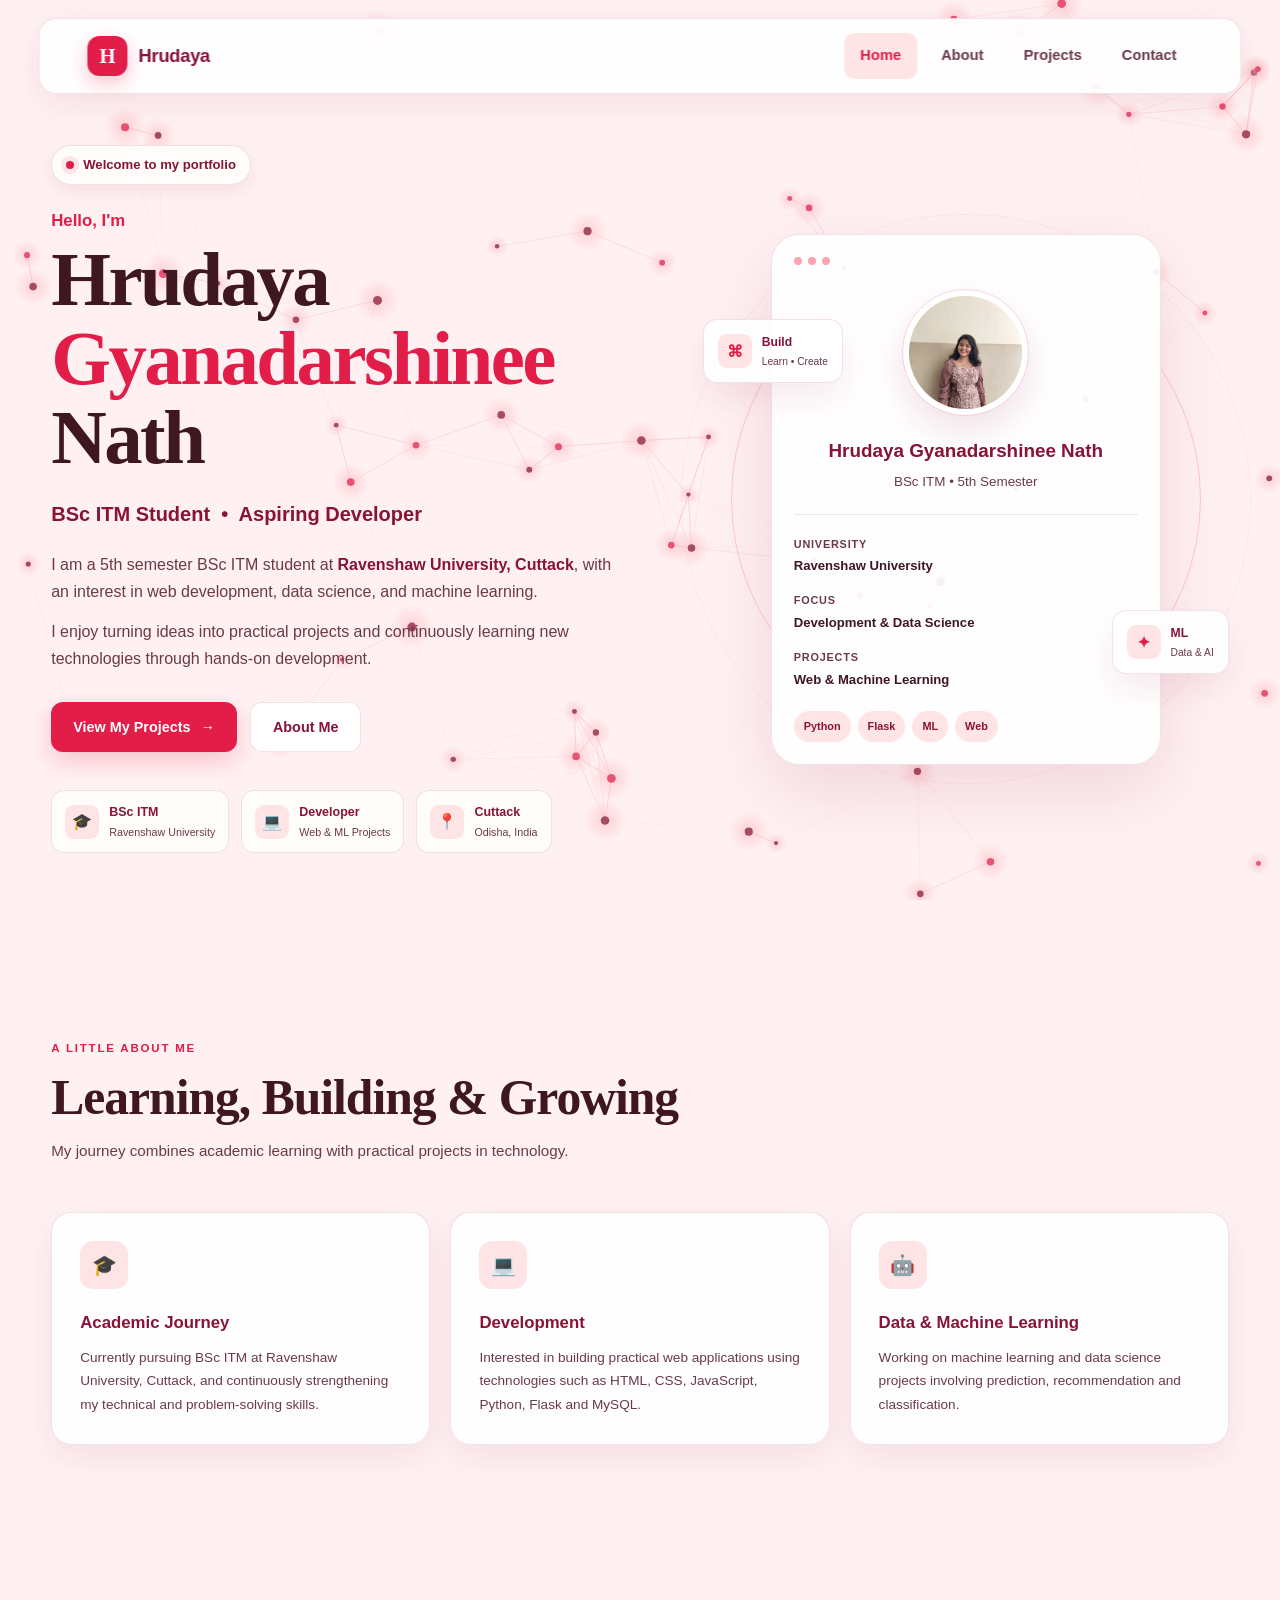
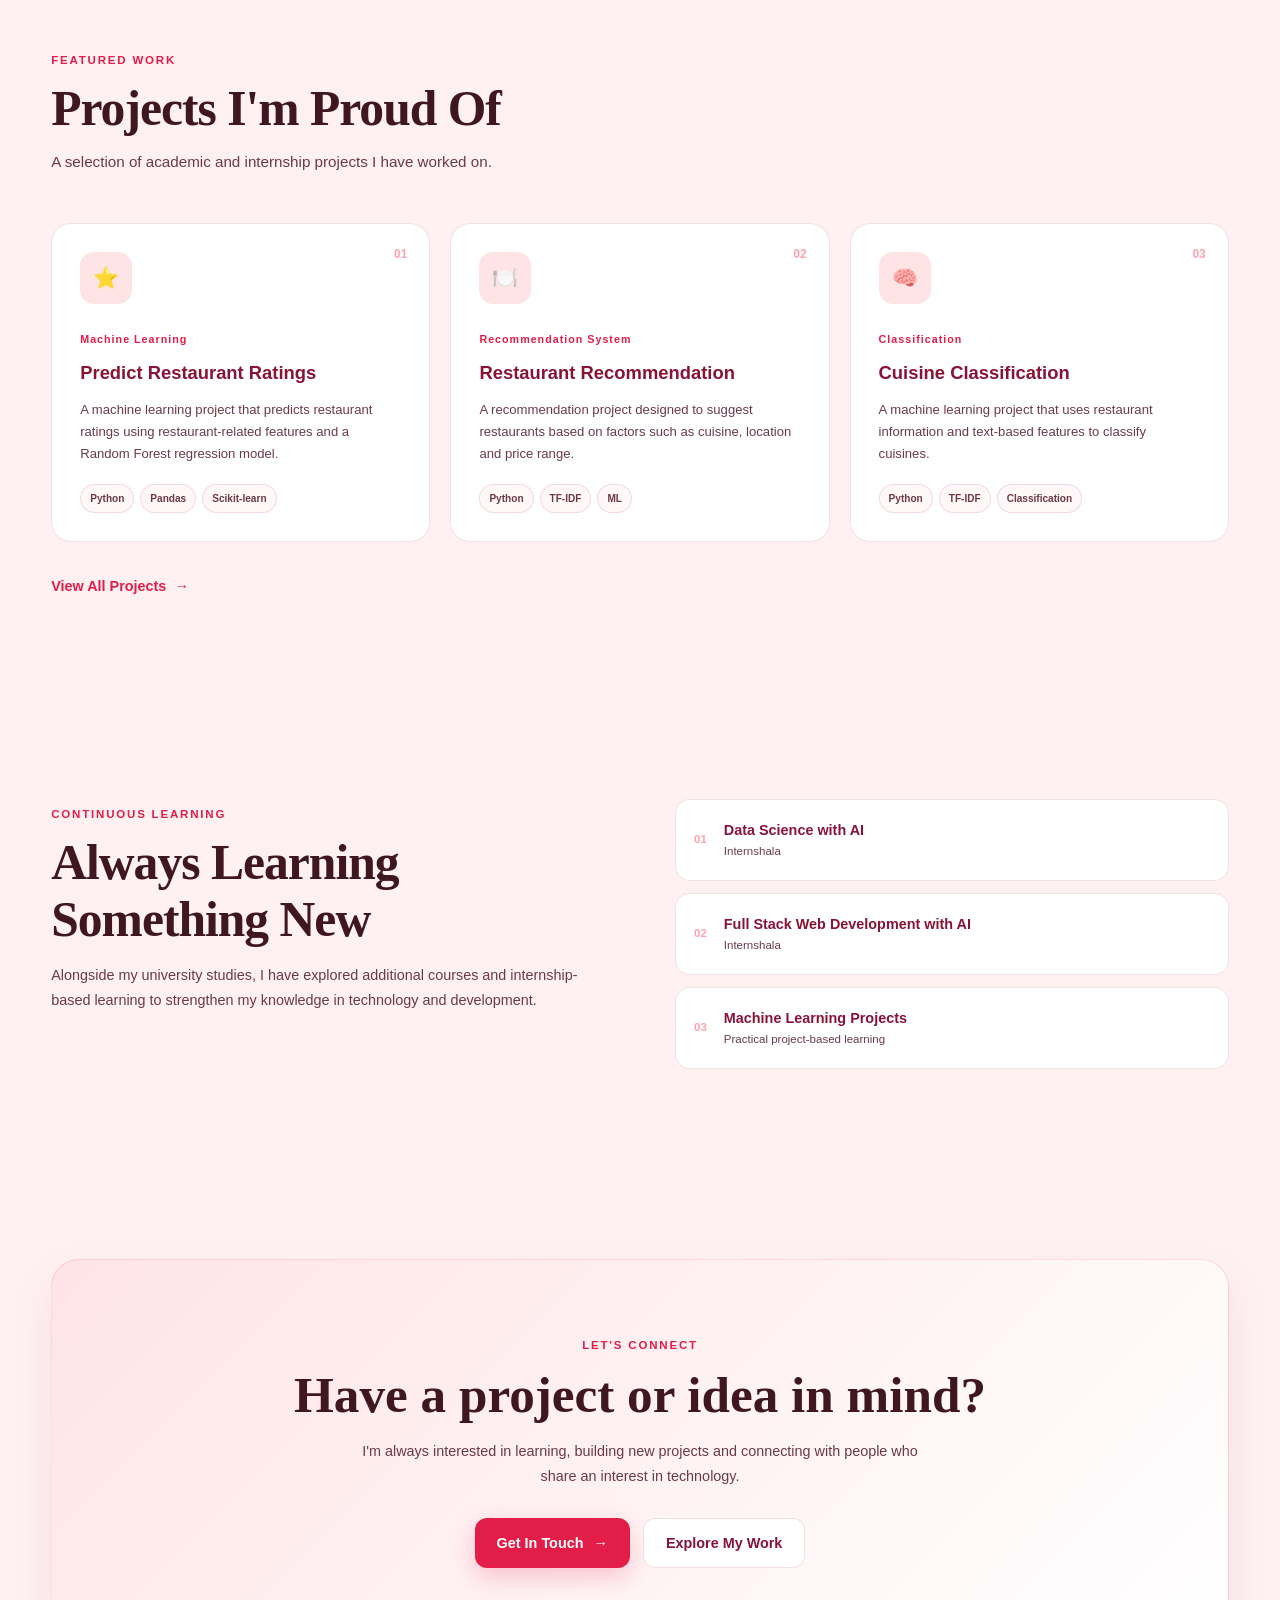
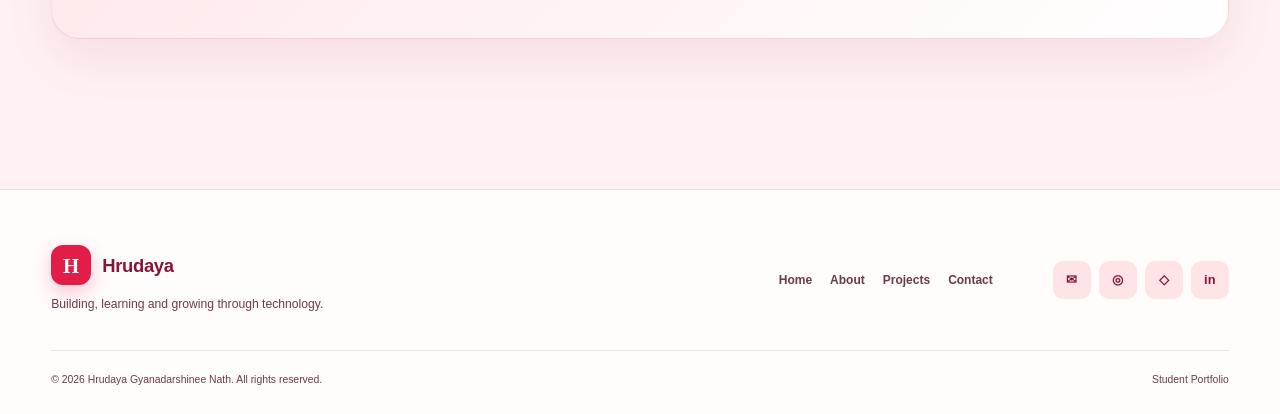
==== commit 1d10c147: "index.html" ====
--- a/index.html
+++ b/index.html
@@ -269,7 +269,7 @@
 
 
                         <div class="profile-avatar">
-                            <img src="images/profile.jpeg" alt="Hrudaya Gyanadarshinee Nath">
+                            <img src="profile.jpeg" alt="Hrudaya Gyanadarshinee Nath">
                         </div>
 
 
